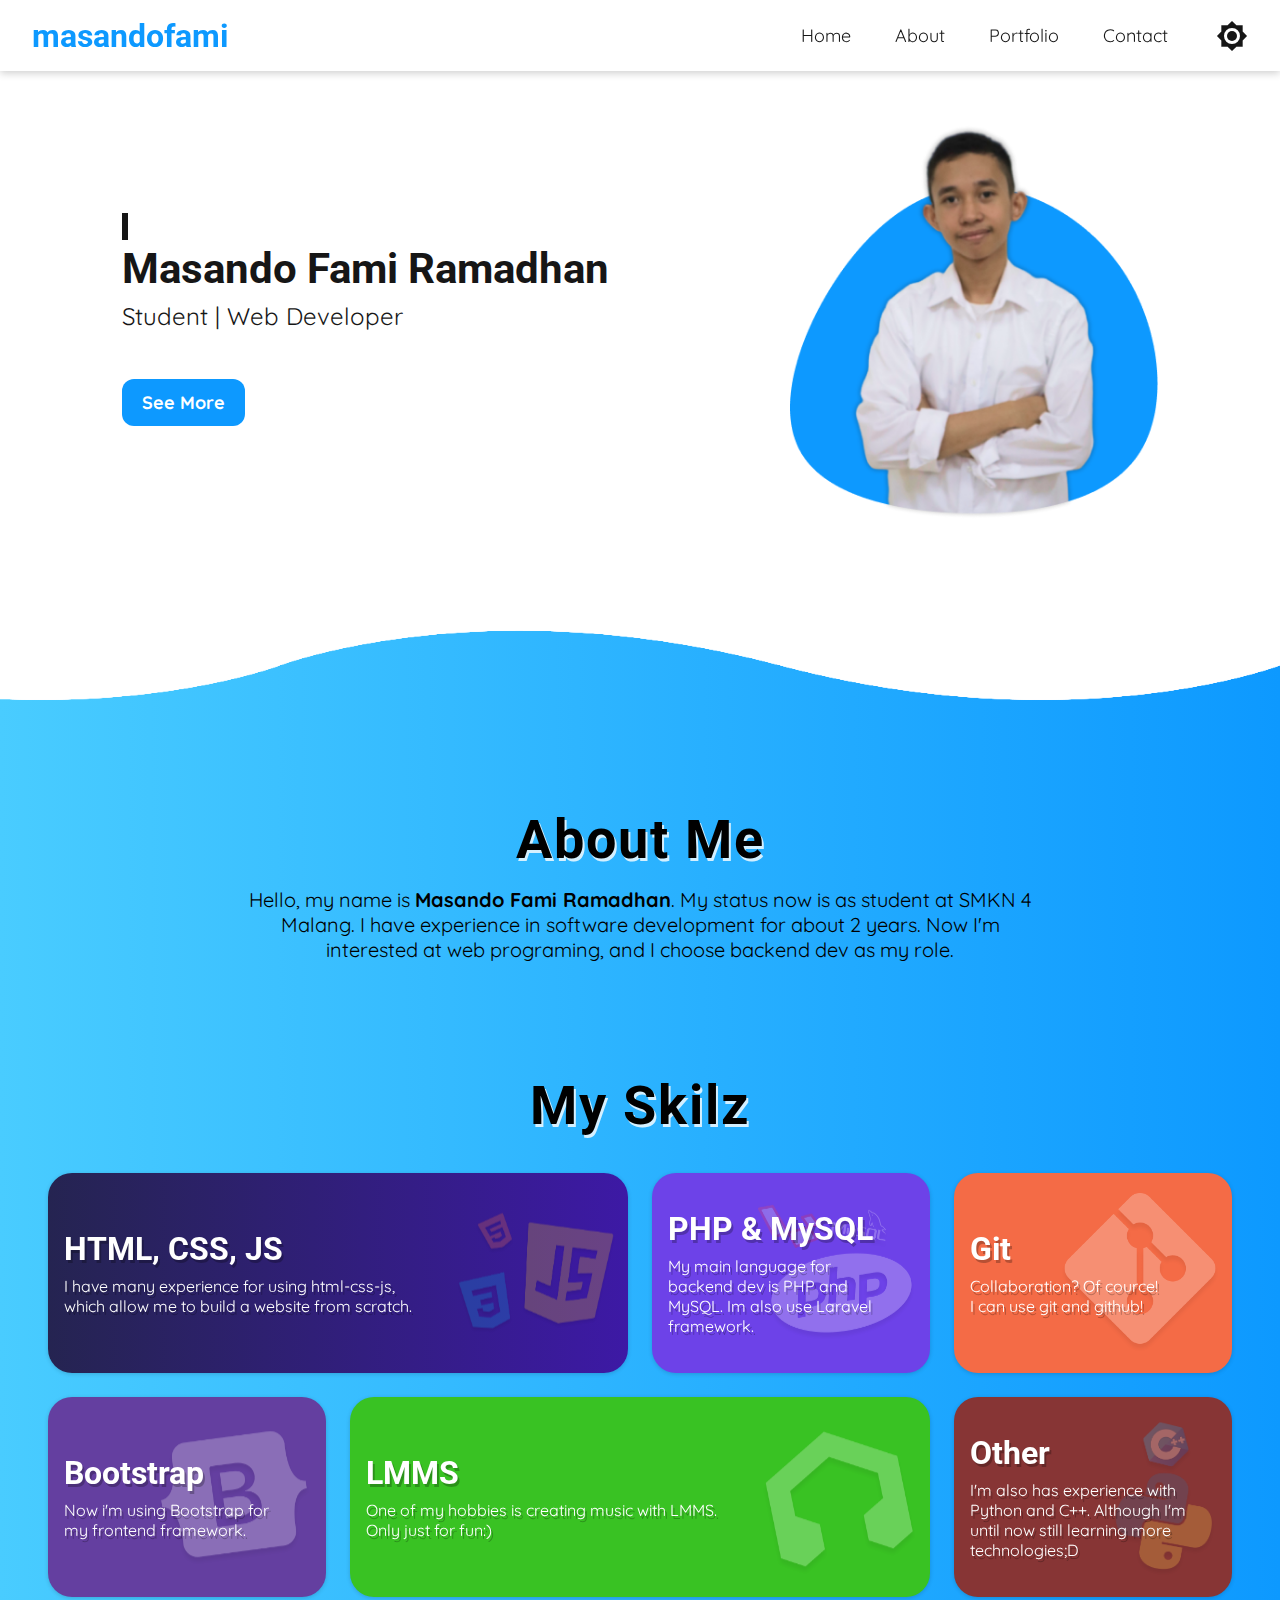
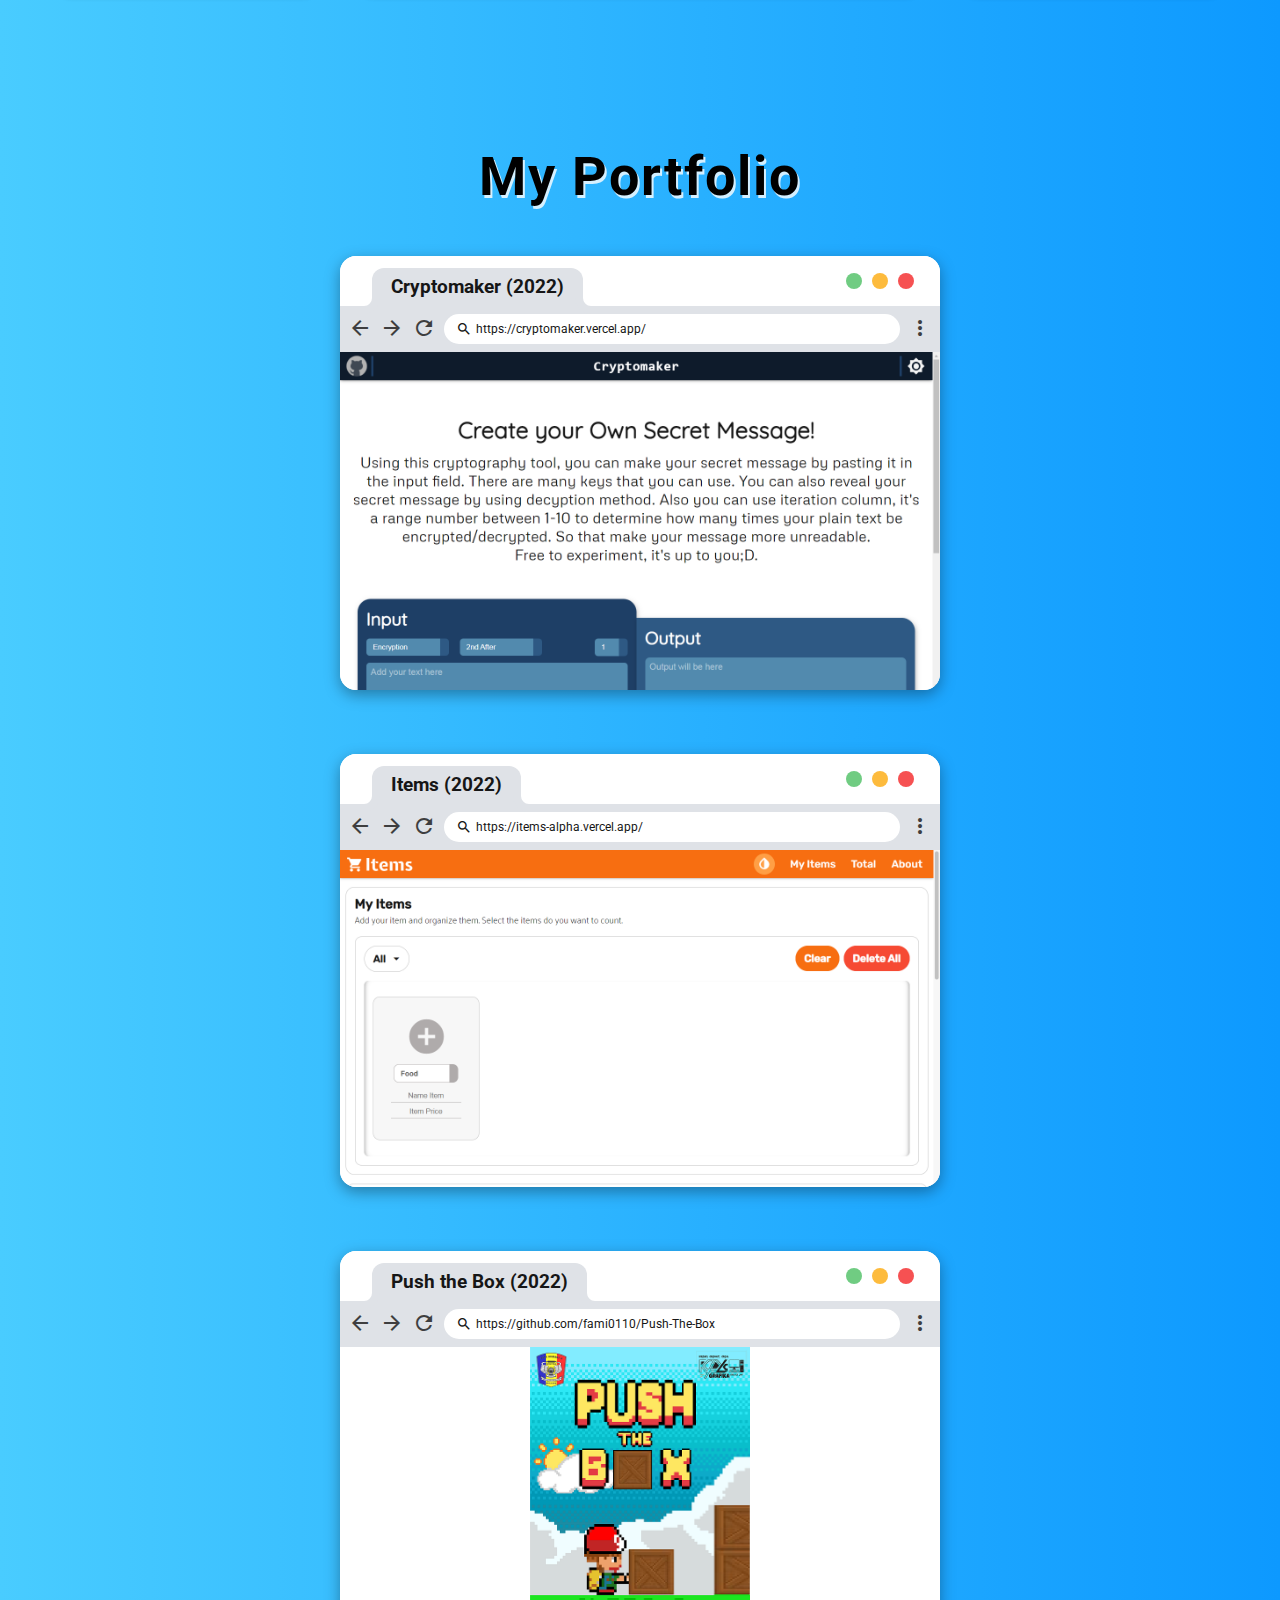
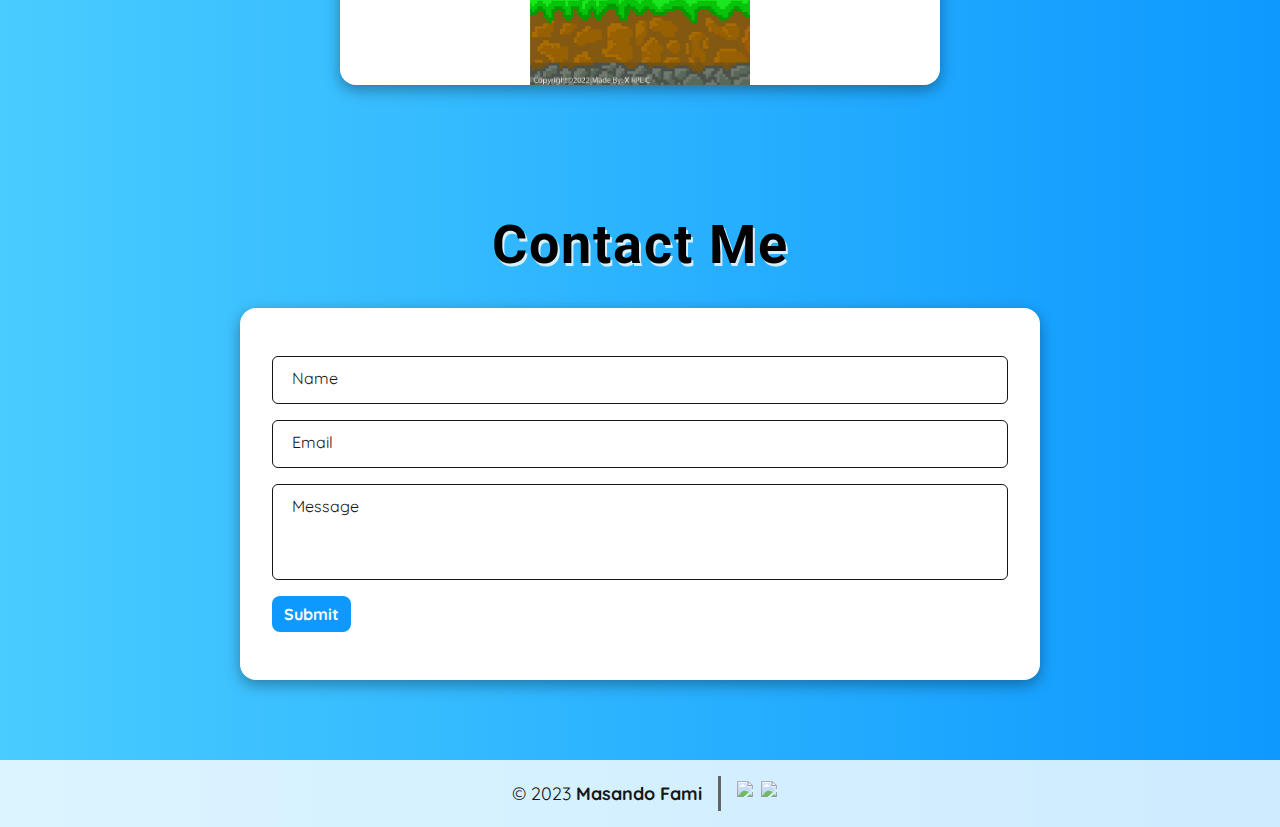
==== index.html @ 7da8cf86 "update title" ====
<!DOCTYPE html>
<html lang="en">

<head>
  <meta charset="UTF-8">
  <meta http-equiv="X-UA-Compatible" content="IE=edge">
  <meta name="viewport" content="width=device-width, initial-scale=1.0">
  <title>Portfolio website</title>
  <!-- stylesheet -->
  <link rel="stylesheet" href="https://fonts.googleapis.com/icon?family=Material+Icons" />
  <link rel="stylesheet" href="/assets/style/main.css">
</head>

<body>
  <header>
    <a class="logo" href="/">
      <h1 translate="no">masandofami</h1>
    </a>
    <nav>
      <div class="menu">
        <input type="checkbox" id="menu-toggle">
        <span></span>
        <span></span>
        <span></span>
      </div>
      <ul>
        <li><a href="#home">Home</a></li>
        <li><a href="#about">About</a></li>
        <li><a href="#portfolio">Portfolio</a></li>
        <li><a href="#contact">Contact</a></li>
      </ul>
    </nav>
    <div>
      <div class="toggle-container">
        <input type="checkbox" id="toggle-mode" title="Toggle Mode" />
        <i class="material-icons toggle-icon" translate="no">&#xe3aa;</i>
        <span class="toggle-fill"></span>
      </div>
    </div>
  </header>
  <main>
    <section id="home">
      <article>
        <p>Hello World!</p>
        <h2 translate="no">Ma<span>sando</span> Fami Ramadhan</h2>
        <h3 translate="no">Student | Web Developer</h3>
        <a href="#about" class="btn-primary">See More</a>
      </article>
      <picture>
        <img src="/assets/img/hero.png" alt="">
      </picture>
      <div class="waves">
        <div class="wave"></div>
        <div class="wave"></div>
        <div class="wave"></div>
        <div class="wave"></div>
      </div>
    </section>
    <section id="about">
      <h2 class="title">About Me</h2>
      <p>Hello, my name is <b>Masando Fami Ramadhan</b>. My status now is as student at SMKN 4 Malang. I have experience in software
        development for about 2 years. Now I'm interested at web programing, and I choose backend dev as my role.</p>
      <br><br><br><br><br>
      <h2 class="title">My Skilz</h2>
      <br>
      <article>
        <div class="card">
          <img src="/assets/img/card1.png" alt="card-1-img">
          <div class="card-body">
            <h3 translate="no">HTML, CSS, JS</h3>
            <p>I have many experience for using html-css-js, which allow me to build a website from scratch.</p>
          </div>
        </div>
        <div class="card">
          <img src="/assets/img/card2.png" alt="card-2-img">
          <div class="card-body">
            <h3 translate="no">PHP & MySQL</h3>
            <p>My main language for backend dev is PHP and MySQL. Im also use Laravel framework.</p>
          </div>
        </div>
        <div class="card">
          <img src="/assets/img/card3.png" alt="card-3-img">
          <div class="card-body">
            <h3 translate="no">Git</h3>
            <p>Collaboration? Of cource! <br>I can use git and github!</p>
          </div>
        </div>
        <div class="card">
          <img src="/assets/img/card4.png" alt="card-4-img">
          <div class="card-body">
            <h3 translate="no">Bootstrap</h3>
            <p>Now i'm using Bootstrap for my frontend framework.</p>
          </div>
        </div>
        <div class="card">
          <img src="/assets/img/card5.png" alt="card-5-img">
          <div class="card-body">
            <h3 translate="no">LMMS</h3>
            <p>One of my hobbies is creating music with LMMS.<br>Only just for fun:)</p>
          </div>
        </div>
        <div class="card">
          <img src="/assets/img/card6.png" alt="card-6-img">
          <div class="card-body">
            <h3 translate="no">Other</h3>
            <p>I'm also has experience with Python and C++. Although I'm until now still learning more technologies;D</p>
          </div>
        </div>
      </article>
      <br>
    </section>
    <section id="portfolio">
      <h2 class="title">My Portfolio</h2>
      <div class="container">
        <article class="window">
          <div class="window-title">
            <h3 translate="no">Cryptomaker (2022)</h3>
            <div class="decoration"></div>
          </div>
          <div class="window-url">
            <i class="material-icons" translate="no">arrow_back</i>
            <i class="material-icons" translate="no">arrow_forward</i>
            <i class="material-icons" translate="no">refresh</i>
            <a href="https://cryptomaker.vercel.app/" target="_blank" title="Open link in new tab!">
              <i class="material-icons" translate="no">search</i> https://cryptomaker.vercel.app/
            </a>
            <i class="material-icons" translate="no">more_vert</i>
          </div>
          <div class="window-content">
            <img src="/assets/img/cryptomaker.png" alt="Cryptomaker">
          </div>
        </article>
        <article class="window">
          <div class="window-title">
            <h3 translate="no">Items (2022)</h3>
            <div class="decoration"></div>
          </div>
          <div class="window-url">
            <i class="material-icons" translate="no">arrow_back</i>
            <i class="material-icons" translate="no">arrow_forward</i>
            <i class="material-icons" translate="no">refresh</i>
            <a href="https://items-alpha.vercel.app/" target="_blank" title="Open link in new tab!">
              <i class="material-icons" translate="no">search</i> https://items-alpha.vercel.app/
            </a>
            <i class="material-icons" translate="no">more_vert</i>
          </div>
          <div class="window-content">
            <img src="/assets/img/items.png" alt="Items">
          </div>
        </article>
        <article class="window">
          <div class="window-title">
            <h3 translate="no">Push the Box (2022)</h3>
            <div class="decoration"></div>
          </div>
          <div class="window-url">
            <i class="material-icons" translate="no">arrow_back</i>
            <i class="material-icons" translate="no">arrow_forward</i>
            <i class="material-icons" translate="no">refresh</i>
            <a href="https://github.com/fami0110/Push-The-Box" target="_blank" title="Open link in new tab!">
              <i class="material-icons" translate="no">search</i> https://github.com/fami0110/Push-The-Box
            </a>
            <i class="material-icons" translate="no">more_vert</i>
          </div>
          <div class="window-content">
            <img src="/assets/img/pushthebox.png" alt="Push the Box" style="width: unset; height: 100%;">
          </div>
        </article>
      </div>
    </section>
    <section id="contact">
      <h2 class="title">Contact Me</h2>
      <form id="form">
        <div class="field">
          <input type="text" name="username" id="username" placeholder="Name" required>
          <label for="username">Name</label>
        </div>
        <div class="field">
          <input type="email" name="email" id="email" placeholder="Email" required>
          <label for="email">Email</label>
        </div>
        <div class="field">
          <textarea name="message" id="message" placeholder="Message" required></textarea>
          <label for="message">Message</label>
        </div>
        <button type="submit" class="btn-primary" id="button">Submit</button>
      </form>
    </section>
  </main>
  <footer>
    <p class="copyright">&copy 2023 <b>Masando Fami</b></p>
    <a class="social-media" href="https://www.instagram.com/masandofami_0110" target="_blank"><img
        src="https://img.icons8.com/small/30/000000/instagram-new.png" /></a>
    <a class="social-media" href="https://wa.me/qr/ZIR6IYUS3NKLD1" target="_blank"><img
        src="https://img.icons8.com/small/30/000000/whatsapp.png" /></a>
  </footer>
  <!-- script -->
  <script type="text/javascript" src="https://cdn.jsdelivr.net/npm/@emailjs/browser@3/dist/email.min.js"></script>
  <script src="/assets/js/vanilla-tilt-min.js"></script>
  <script src="/assets/js/main.js"></script>
</body>

</html>
---- assets/style/main.css ----
@import url('https://fonts.googleapis.com/css2?family=Quicksand:wght@300;400;700&family=Roboto:wght@300;400;700&display=swap');
@import url('header.css');
@import url('footer.css');
@import url('wave.css');
@import url('title.css');
@import url('toggle-theme.css');

/* CSS Reset */

* {
  margin: 0;
  padding: 0;
  box-sizing: border-box;
  font-family: 'Roboto', sans-serif;
  /* outline: 1px solid red; */
}

a {
  text-decoration: none;
  color: inherit;
}

*:not(h1, h2) {
  font-family: 'Quicksand', sans-serif;
}

/* Root */

:root {
  --bg-color: white;
  --txt-color: #161616;
  --nav-color: #ffffffcc;
  --bg-secondary: #dfe2e7;
  
  --darken-color: #1a69fb;
  --primary-color: #0d99ff;
  --secondary-color: #49ccff;

  --txt-title: clamp(42px, 7vw, 54px);
  --txt-large: clamp(36px, 6vw, 42px);
  --txt-medium: 24px;
  --txt-normal: clamp(18px, 2vw, 20px);

  scroll-behavior: smooth;
  scroll-padding-top: 4.4rem;
}

.darkmode {
  --bg-color: #161616;
  --txt-color: white;
  --nav-color: #161616cc;
  --bg-secondary: #303134;
}

body {
  display: flex;
  flex-direction: column;
  justify-content: space-between;
  min-height: 100vh;
  background: linear-gradient(-90deg, var(--primary-color), var(--secondary-color));
}

.btn-primary {
  display: inline-block;
  padding: 12px 20px;
  font-size: 18px;
  font-weight: bold;
  border-radius: 12px;
  background-color: var(--primary-color);
  color: var(--bg-color);
  border: unset;
  outline: unset;
  transition: background-color 0.3s ease;
}

.btn-primary:hover {
  background-color: var(--darken-color);
}

/* Section */
section {
  padding: 2rem;
  min-height: 600px;
}

/* Home Section */

section#home {
  position: relative;
  display: flex;
  flex-direction: column;
  align-items: center;
  margin-bottom: 8rem;
  padding-top: 4.4rem;
  padding-bottom: 2rem;
  flex-direction: row;
  justify-content: space-around;
  background-color: var(--bg-color);
  color: var(--txt-color);
}

#home p {
  display: inline-block;
  position: relative;
  font-size: var(--txt-medium);
  font-family: monospace;
  background-color: var(--txt-color);
  color: var(--bg-color);
}

#home p::before, 
#home p::after {
  content: '';
  position: absolute;
  top: 0;
  bottom: 0;
  left: 0;
  right: 0;
}

#home p::before {
  background-color: var(--bg-color);
  animation: typewriter 4s steps(12) infinite;
}

#home p::after {
  width: 6px;
  background-color: var(--txt-color);
  animation: 
    typewriter 4s steps(12) infinite,
    blink 1s linear infinite;
}

@keyframes typewriter {
  0% {
    left: 0;
  }
  40%, 80% {
    left: 100%;
  }
  96%, 100% {
    left: 0;
  }
}

@keyframes blink {
  from {
    opacity: 1;
  }
  to {
    opacity: 0;
  }
}

#home h2 {
  margin: 4px 0 8px;
  font-size: var(--txt-large);
  cursor: default;
}

#home h2 span {
  font-family: inherit;
  transition: color 0.3s ease;
}

#home h2:hover span {
  color: var(--primary-color);
}

#home h3 {
  font-weight: normal;
  font-size: var(--txt-medium);
}

#home a {
  margin-top: 3rem;
}

#home picture {
  max-width: 368px;
}

#home picture img {
  position: relative;
  bottom: 1rem;
  width: 100%;
}

@media only screen and (max-width: 992px) {
  section#home {
    flex-direction: column-reverse;
    gap: 2rem;
  }

  #home picture {
    max-width: 300px;
  }

  #home picture img {
    bottom: 0;
  }
}

/* About Section */

section#about {
  padding: 3rem clamp(1rem, 5vw, 3rem);
  text-align: center;
}

#about > p {
  display: inline-block;
  max-width: 800px;
  font-size: var(--txt-normal);
  text-align: center;
}

#about article {
  max-width: 1200px;
  margin: 0 auto;
  display: grid;
  grid-template-columns: repeat(auto-fit, minmax(275px, 1fr));
  gap: 1.5rem;
}

#about .card {
  min-height: 200px;
  max-height: 200px;
  padding: 1rem;
  position: relative;
  display: flex;
  align-items: center;
  text-align: start;
  color: white;
  background-color: gray;
  border-radius: 1.5rem;
  box-shadow: rgba(0, 0, 0, 0.16) 0px 1px 4px;
  transform-style: preserve-3d;
  transform: perspective(1000px);
}

#about .card-body {
  display: flex;
  flex-direction: column;
  justify-content: center;
  padding-right: 1rem;
  gap: 8px;
  z-index: 12;
  text-shadow: 2px 3px 0 rgba(0, 0, 0, 0.25);
  transition: transform 0.3s ease;
}

#about .card:hover .card-body {
  transform: translateZ(30px);
}

.card h3 {
  width: max-content;
  font-family: 'Roboto', sans-serif;
  font-size: 32px;
}

.card p {
  max-width: 360px;
  font-size: 16px;
}

.card img {
  max-width: 160px;
  max-height: 160px;
  position: absolute;
  top: 50%;
  right: 12px;
  transform: translateY(-50%);
  opacity: 0.25;
}

#about .card:nth-of-type(1) {
  grid-column: span 2;
  background: linear-gradient(90deg, #252451, #3d19a5);
}

#about .card:nth-of-type(2) {
  background: #6d42e8;
}

#about .card:nth-of-type(3) {
  background: #f46b46;
}

#about .card:nth-of-type(4) {
  background: #643fa0;
}

#about .card:nth-of-type(5) {
  grid-column: span 2;
  background: #39c223;
}

#about .card:nth-of-type(6) {
  background: #873535;
}

@media only screen and (max-width: 678px) {
  #about .card:nth-of-type(1) {
    grid-column: unset;
  }
}

@media only screen and (max-width: 1260px) {
  #about .card:nth-of-type(5) {
    grid-column: unset;
  }
}

/* Portfolio Section */
section#portfolio {
  padding: 3rem;
}

#portfolio .container {
  margin-top: 3rem;
  position: relative;
  display: flex;
  flex-direction: row;
  justify-content: center;
  flex-wrap: wrap;
  column-gap: 2rem;
  row-gap: 4rem;
  /* outline: 1px solid red; */
}

#portfolio .window {
  position: relative;
  width: 100%;
  max-width: 600px;
  background-color: var(--bg-color);
  color: var(--txt-color);
  box-shadow: rgba(0, 0, 0, 0.35) 0px 5px 15px;
  border-radius: 1rem;
  overflow: hidden;
}

#portfolio .window-title {
  position: relative;
  padding: 12px 2rem 0;
  background-color: var(--bg-color);
}

#portfolio .window-title h3 {
  position: relative;
  display: inline-block;
  padding: 8px 1.2rem;
  font-family: 'Roboto', sans-serif;
  background-color: var(--bg-secondary);
  border-radius: 12px 12px 0 0;
}

.window-title h3::before,
.window-title h3::after {
  content: "";
  width: 1rem;
  height: 1rem;
  bottom: -8px;
  position: absolute;
  background-color: transparent;
  border-bottom: 8px solid var(--bg-secondary);
}

#portfolio .window-title h3::before {
  left: -1rem;
  border-radius: 0 0 1rem 0;
  border-right: 8px solid var(--bg-secondary);
}

#portfolio .window-title h3::after {
  right: -1rem;
  border-radius: 0 0 0 1rem;
  border-left: 8px solid var(--bg-secondary);
}

.window-title .decoration {
  position: absolute;
  top: 0;
  right: 0;
  bottom: 0;
  width: 120px;
}

.window-title .decoration::after {
  content: "";
  width: 1rem;
  height: 1rem;
  position: absolute;
  top: 50%;
  left: 50%;
  transform: translate(-50%, -50%);
  background-color: #fdbb3d;
  border-radius: 50%;
  box-shadow: 26px 0 #f65152, -26px 0 #70cc82;
}

#portfolio .window-url {
  display: flex;
  gap: 8px;
  padding: 8px;
  background-color: var(--bg-secondary);
}

#portfolio .window-url > i {
  opacity: 0.8;
  transform: translateY(2px);
  cursor: default;
}

#portfolio .window-url a {
  position: relative;
  flex-grow: 1;
  display: inline-block;
  font-size: 12px;
  padding: 8px 1rem;
  padding-left: 2rem;
  font-family: 'Roboto', sans-serif;
  border-radius: 2rem;
  background-color: var(--bg-color);
}

#portfolio .window-url a i {
  position: absolute;
  top: 50%;
  left: 12px;
  transform: translateY(-50%);
  font-size: 1rem;
}

#portfolio .window-content {
  display: flex;
  justify-content: center;
  aspect-ratio: 16 / 9;
  overflow: hidden;
}

#portfolio .window-content img {
  width: 100%;
}

/* Contact Section */
section#contact {
  padding: 3rem;
}

#contact form {
  max-width: 800px;
  background-color: var(--bg-color);
  margin: 2rem auto;
  padding: 3rem 2rem;
  box-shadow: rgba(0, 0, 0, 0.35) 0px 5px 15px;
  border-radius: 16px;
}

#contact .field {
  position: relative;
  height: 3rem;
  margin-bottom: 1rem;

}

#contact .field:last-of-type {
  height: 6rem;
}

#contact :is(input, textarea) {
  outline: unset;
  border: unset;
  padding: 8px 1rem;
  width: 100%;
  height: 100%;
  font-size: 1rem;
  background-color: var(--bg-color);
  color: var(--txt-color);
  border: 1px solid var(--txt-color);
  border-radius: 6px;
}

#contact textarea {
  padding: 15px 1rem;
  resize: none;
}

#contact label {
  position: absolute;
  top: -8px;
  left: 12px;
  padding: 0 8px;
  font-size: 12px;
  background-color: var(--bg-color);
  color: var(--txt-color);
  transition: 0.3s ease;
  transition-property: top, font-size;
}

#contact textarea:placeholder-shown ~ label,
#contact input:placeholder-shown ~ label {
  top: 12px;
  font-size: 1rem;
}

#contact textarea:focus ~ label,
#contact input:focus ~ label {
  top: -8px;
  font-size: 12px;
}

#contact textarea::placeholder,
#contact input::placeholder {
  visibility: hidden;
}

#contact #button {
  padding: 8px 12px;
  border-radius: 8px;
  font-size: 1rem;
}
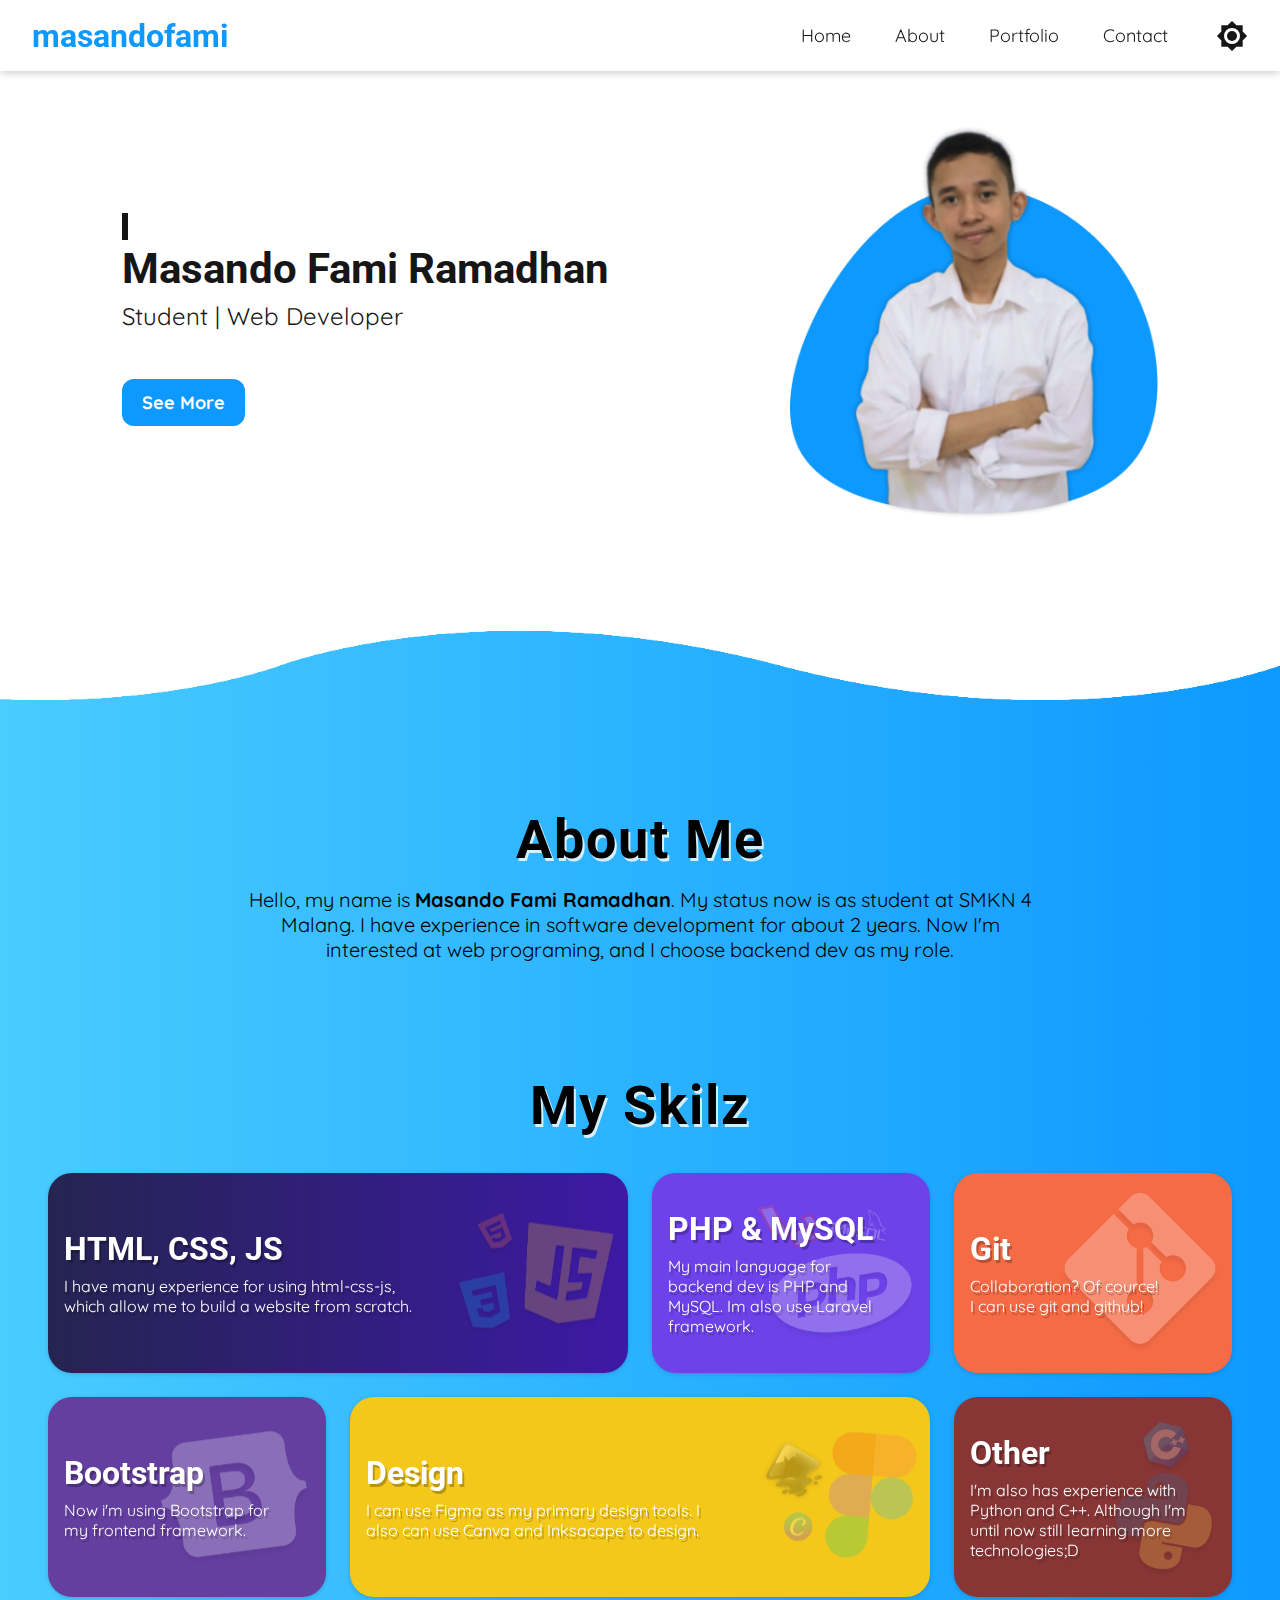
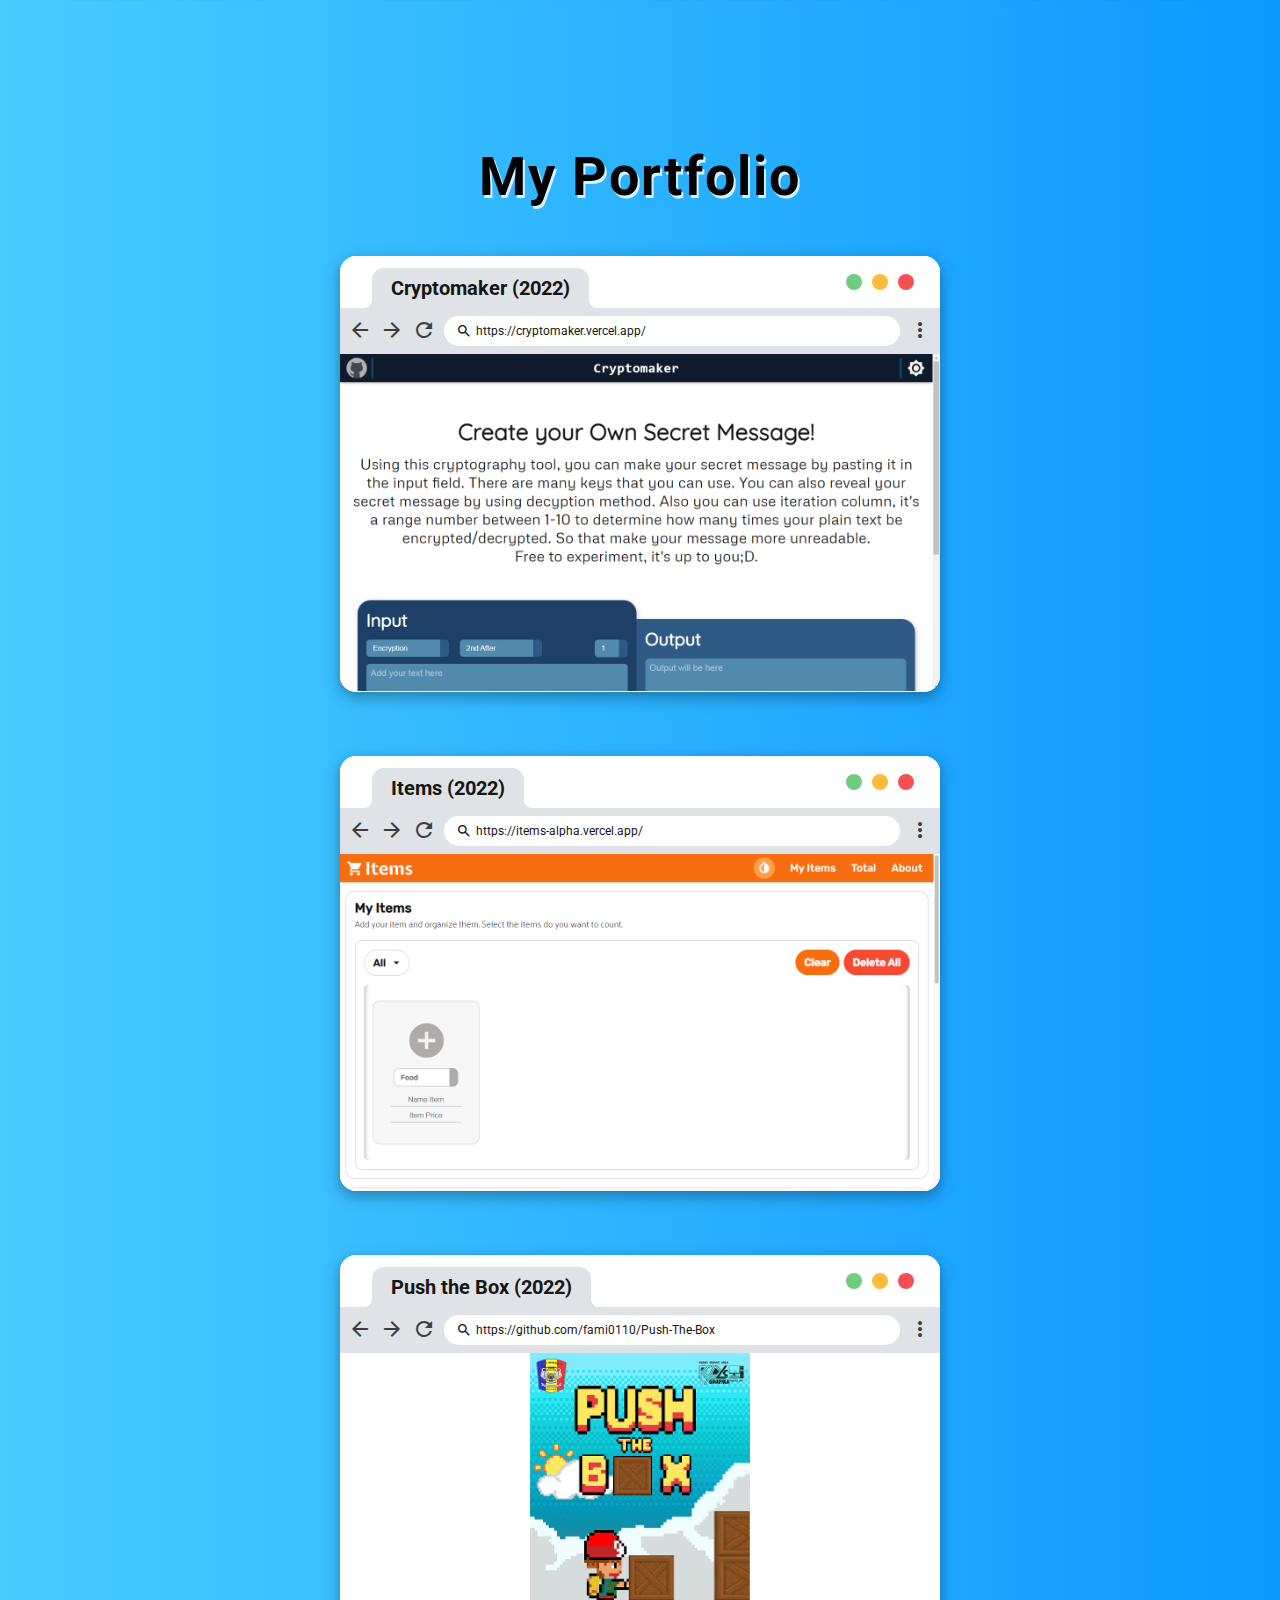
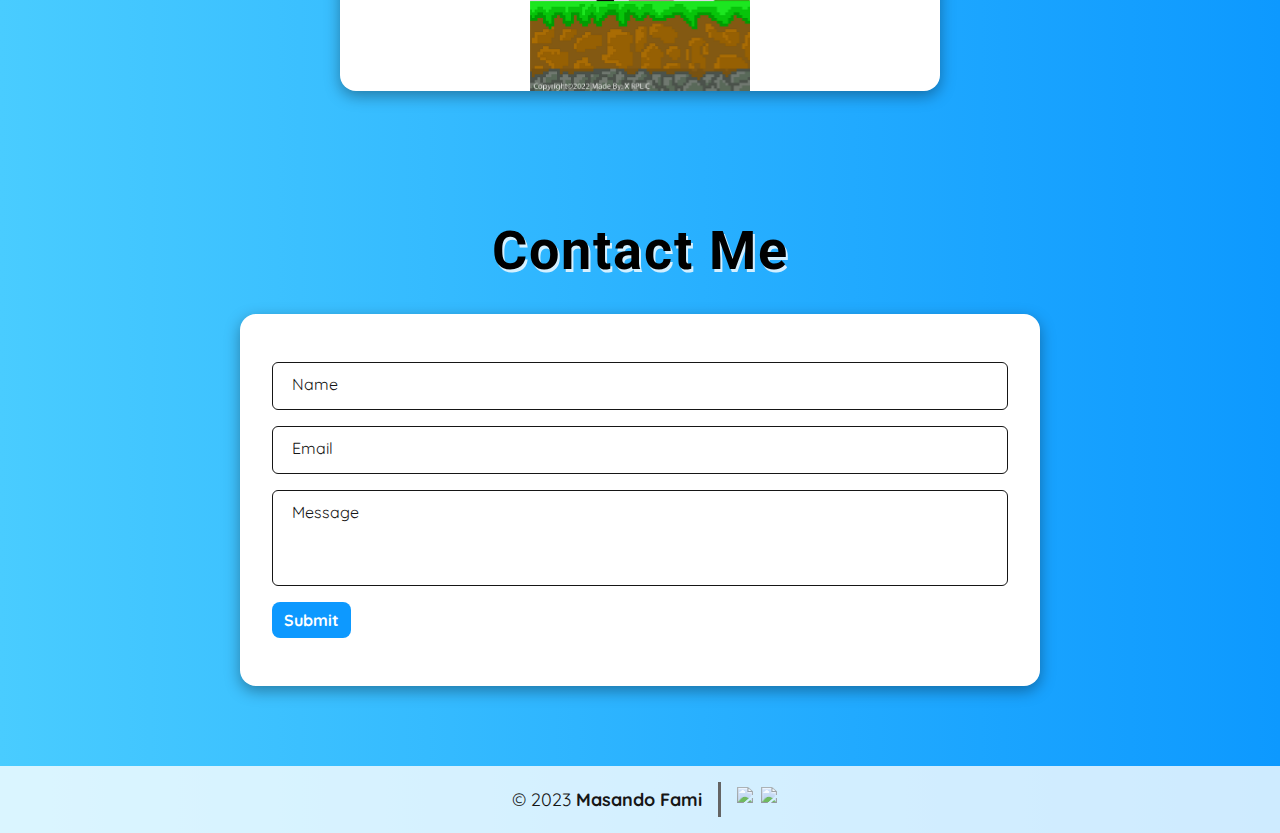
==== commit 67bc8bed: "fixbug portfolio" ====
--- a/index.html
+++ b/index.html
@@ -65,42 +65,42 @@
       <br>
       <article>
         <div class="card">
-          <img src="/assets/img/card1.png" alt="card-1-img">
+          <img src="/assets/img/card1.png" alt="card-1-img" loading="lazy">
           <div class="card-body">
             <h3 translate="no">HTML, CSS, JS</h3>
             <p>I have many experience for using html-css-js, which allow me to build a website from scratch.</p>
           </div>
         </div>
         <div class="card">
-          <img src="/assets/img/card2.png" alt="card-2-img">
+          <img src="/assets/img/card2.png" alt="card-2-img" loading="lazy">
           <div class="card-body">
             <h3 translate="no">PHP & MySQL</h3>
             <p>My main language for backend dev is PHP and MySQL. Im also use Laravel framework.</p>
           </div>
         </div>
         <div class="card">
-          <img src="/assets/img/card3.png" alt="card-3-img">
+          <img src="/assets/img/card3.png" alt="card-3-img" loading="lazy">
           <div class="card-body">
             <h3 translate="no">Git</h3>
             <p>Collaboration? Of cource! <br>I can use git and github!</p>
           </div>
         </div>
         <div class="card">
-          <img src="/assets/img/card4.png" alt="card-4-img">
+          <img src="/assets/img/card4.png" alt="card-4-img" loading="lazy">
           <div class="card-body">
             <h3 translate="no">Bootstrap</h3>
             <p>Now i'm using Bootstrap for my frontend framework.</p>
           </div>
         </div>
         <div class="card">
-          <img src="/assets/img/card5.png" alt="card-5-img">
-          <div class="card-body">
-            <h3 translate="no">LMMS</h3>
-            <p>One of my hobbies is creating music with LMMS.<br>Only just for fun:)</p>
-          </div>
-        </div>
-        <div class="card">
-          <img src="/assets/img/card6.png" alt="card-6-img">
+          <img src="/assets/img/card5.png" alt="card-5-img" loading="lazy">
+          <div class="card-body">
+            <h3 translate="no">Design</h3>
+            <p>I can use Figma as my primary design tools. I also can use Canva and Inksacape to design.</p>
+          </div>
+        </div>
+        <div class="card">
+          <img src="/assets/img/card6.png" alt="card-6-img" loading="lazy">
           <div class="card-body">
             <h3 translate="no">Other</h3>
             <p>I'm also has experience with Python and C++. Although I'm until now still learning more technologies;D</p>
@@ -127,7 +127,9 @@
             <i class="material-icons" translate="no">more_vert</i>
           </div>
           <div class="window-content">
-            <img src="/assets/img/cryptomaker.png" alt="Cryptomaker">
+            <a href="https://cryptomaker.vercel.app/" target="_blank">
+              <img src="/assets/img/cryptomaker.png" alt="Cryptomaker" loading="lazy">
+            </a>
           </div>
         </article>
         <article class="window">
@@ -145,7 +147,9 @@
             <i class="material-icons" translate="no">more_vert</i>
           </div>
           <div class="window-content">
-            <img src="/assets/img/items.png" alt="Items">
+            <a href="https://items-alpha.vercel.app/" target="_blank">
+              <img src="/assets/img/items.png" alt="Items" loading="lazy">
+            </a>
           </div>
         </article>
         <article class="window">
@@ -163,7 +167,9 @@
             <i class="material-icons" translate="no">more_vert</i>
           </div>
           <div class="window-content">
-            <img src="/assets/img/pushthebox.png" alt="Push the Box" style="width: unset; height: 100%;">
+            <a href="https://github.com/fami0110/Push-The-Box" target="_blank">
+              <img src="/assets/img/pushthebox.png" alt="Push the Box" loading="lazy" style="width: unset; height: 100%;">
+            </a>
           </div>
         </article>
       </div>
--- a/assets/style/main.css
+++ b/assets/style/main.css
@@ -294,7 +294,7 @@
 
 #about .card:nth-of-type(5) {
   grid-column: span 2;
-  background: #39c223;
+  background: #f4c81a;
 }
 
 #about .card:nth-of-type(6) {
@@ -315,7 +315,7 @@
 
 /* Portfolio Section */
 section#portfolio {
-  padding: 3rem;
+  padding: 3rem clamp(1rem, 5vw, 3rem);
 }
 
 #portfolio .container {
@@ -327,7 +327,6 @@
   flex-wrap: wrap;
   column-gap: 2rem;
   row-gap: 4rem;
-  /* outline: 1px solid red; */
 }
 
 #portfolio .window {
@@ -351,6 +350,7 @@
   position: relative;
   display: inline-block;
   padding: 8px 1.2rem;
+  font-size: var(--txt-normal);
   font-family: 'Roboto', sans-serif;
   background-color: var(--bg-secondary);
   border-radius: 12px 12px 0 0;
@@ -421,6 +421,9 @@
   padding: 8px 1rem;
   padding-left: 2rem;
   font-family: 'Roboto', sans-serif;
+  white-space: nowrap;
+  overflow: hidden;
+  text-overflow: ellipsis;
   border-radius: 2rem;
   background-color: var(--bg-color);
 }
@@ -446,7 +449,7 @@
 
 /* Contact Section */
 section#contact {
-  padding: 3rem;
+  padding: 3rem clamp(1rem, 5vw, 3rem);
 }
 
 #contact form {
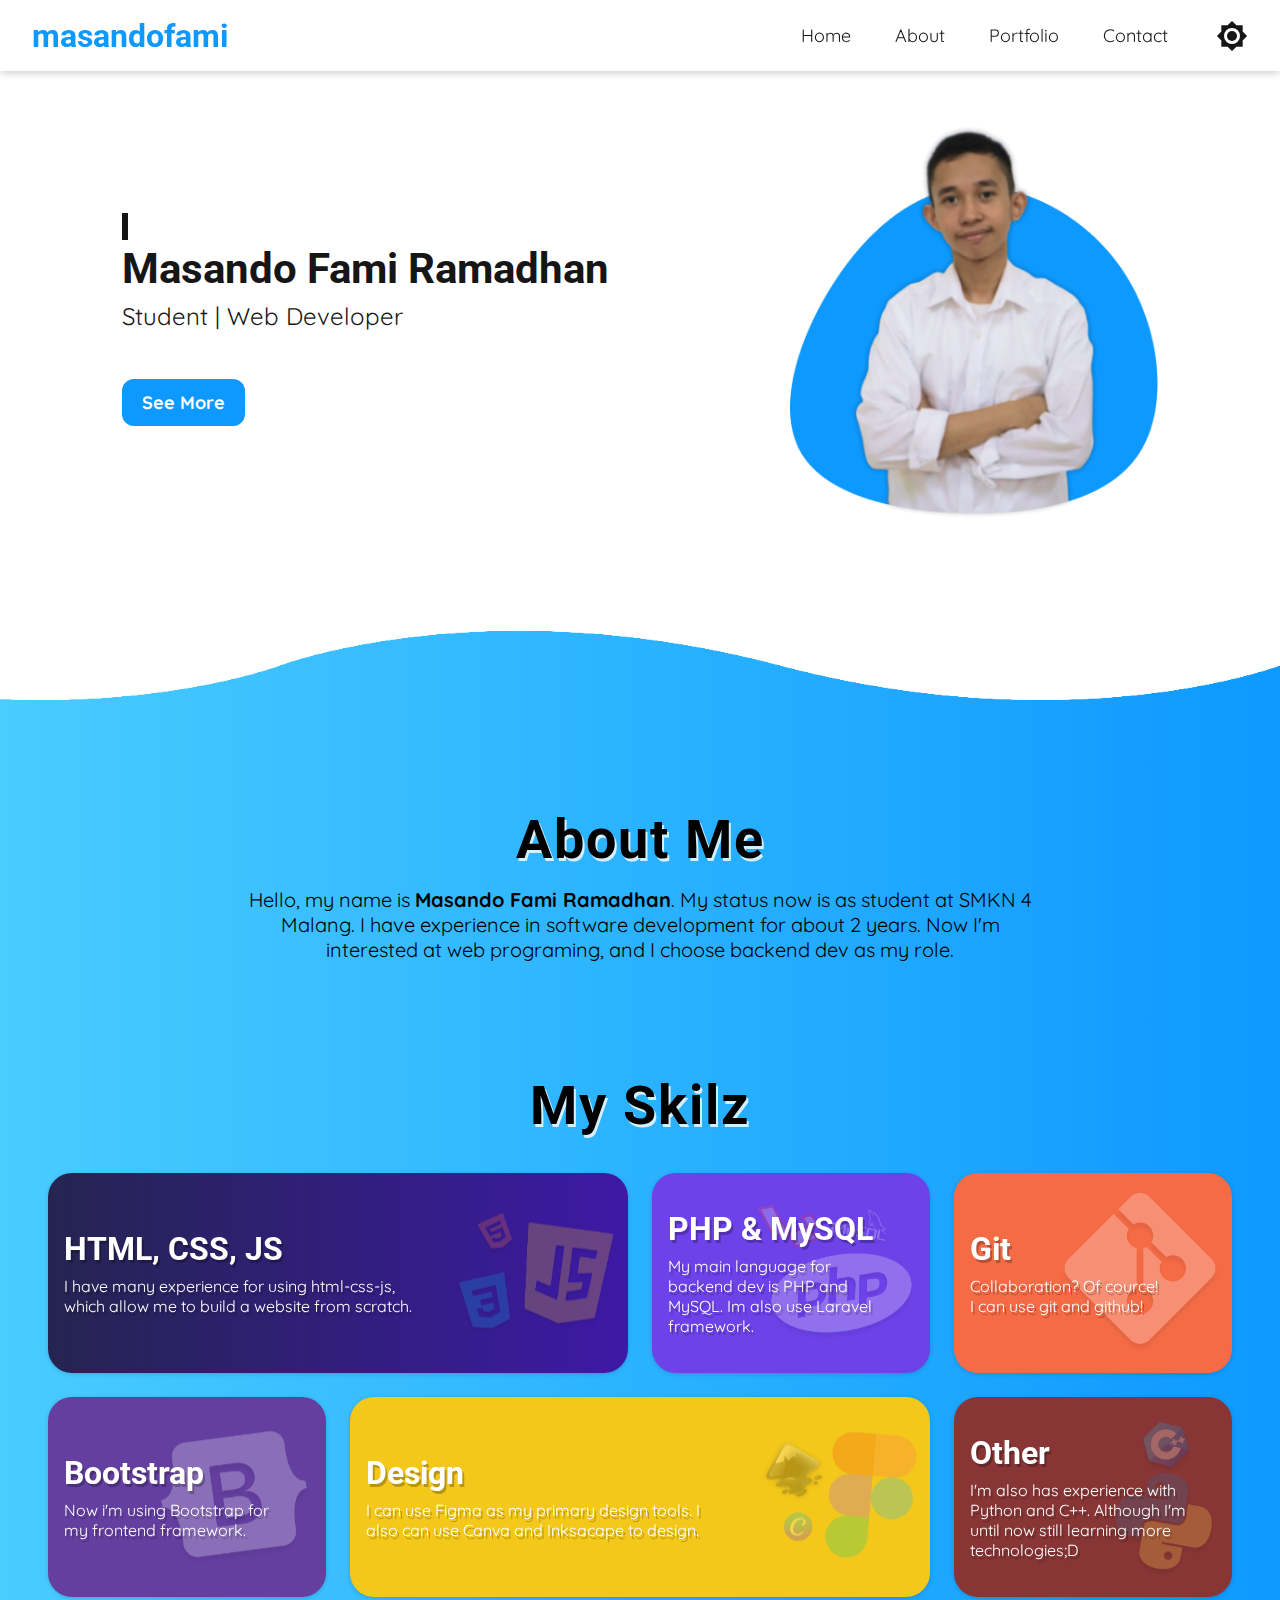
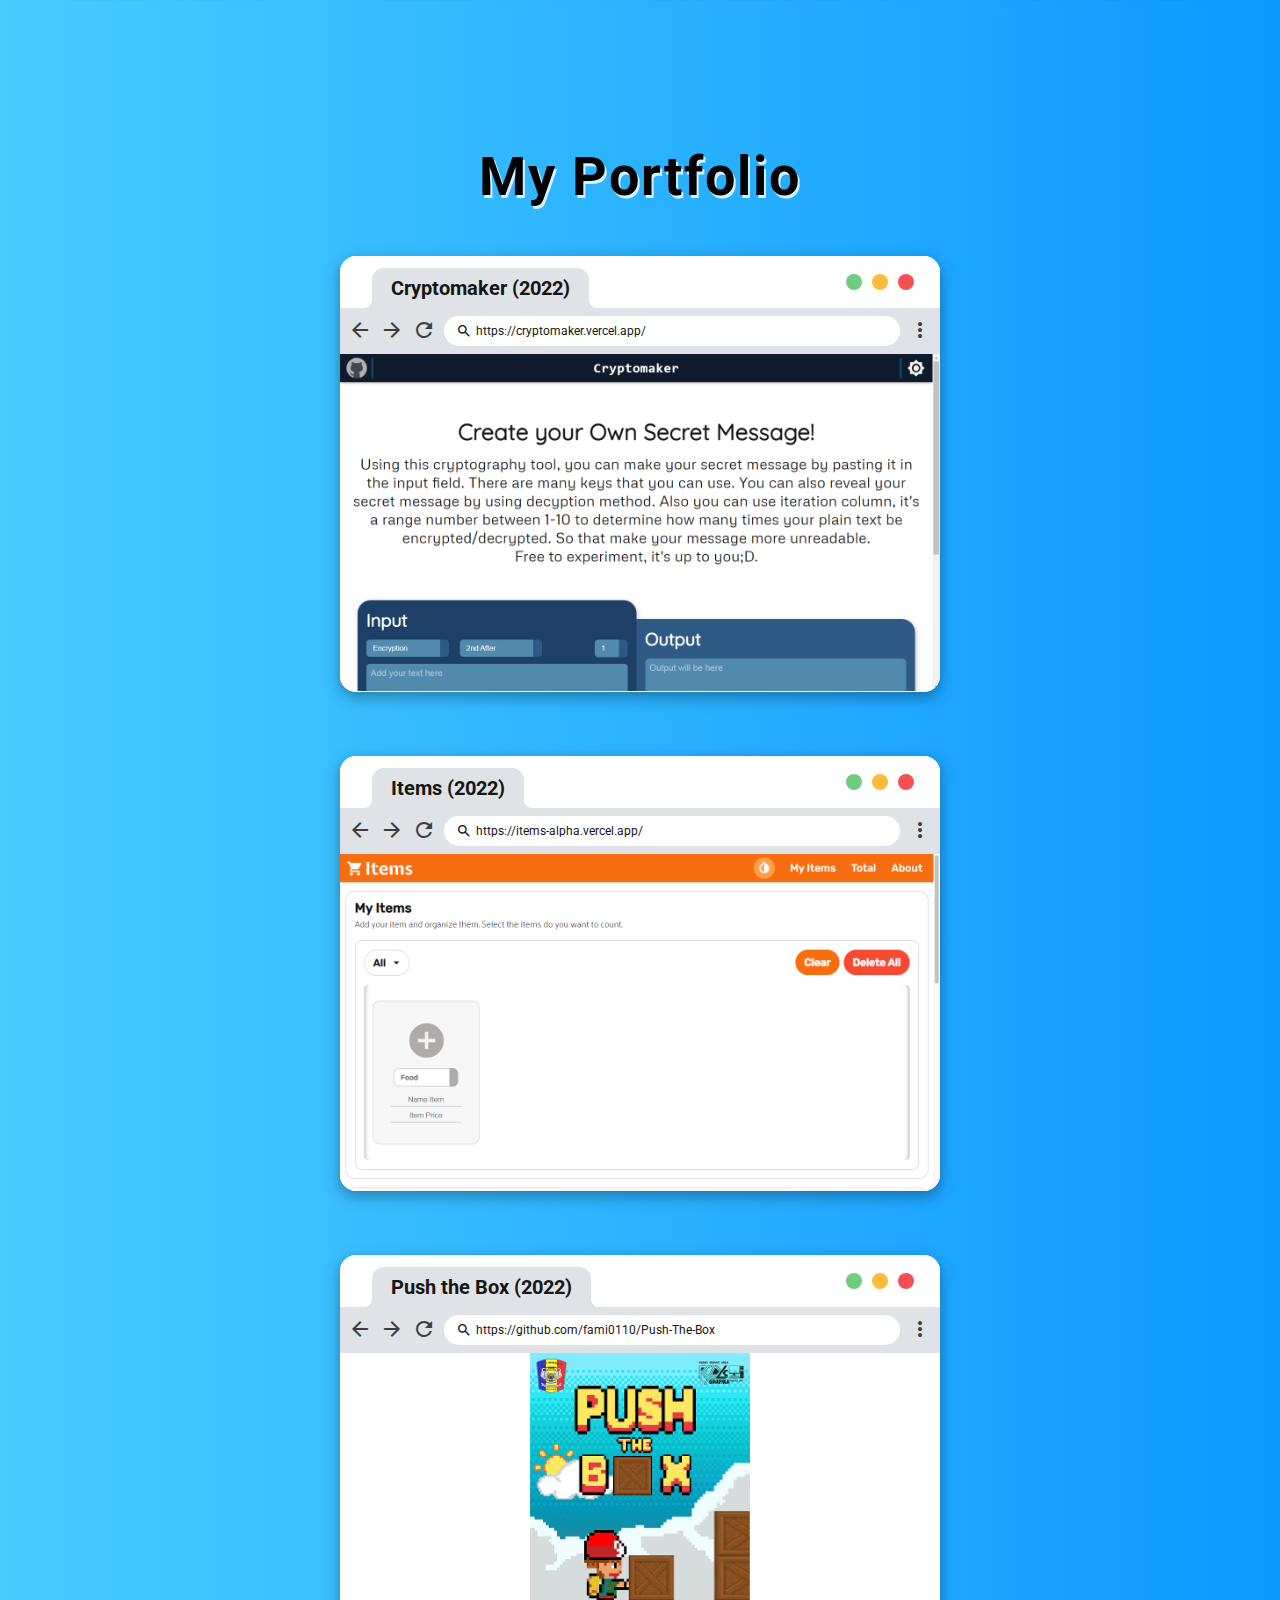
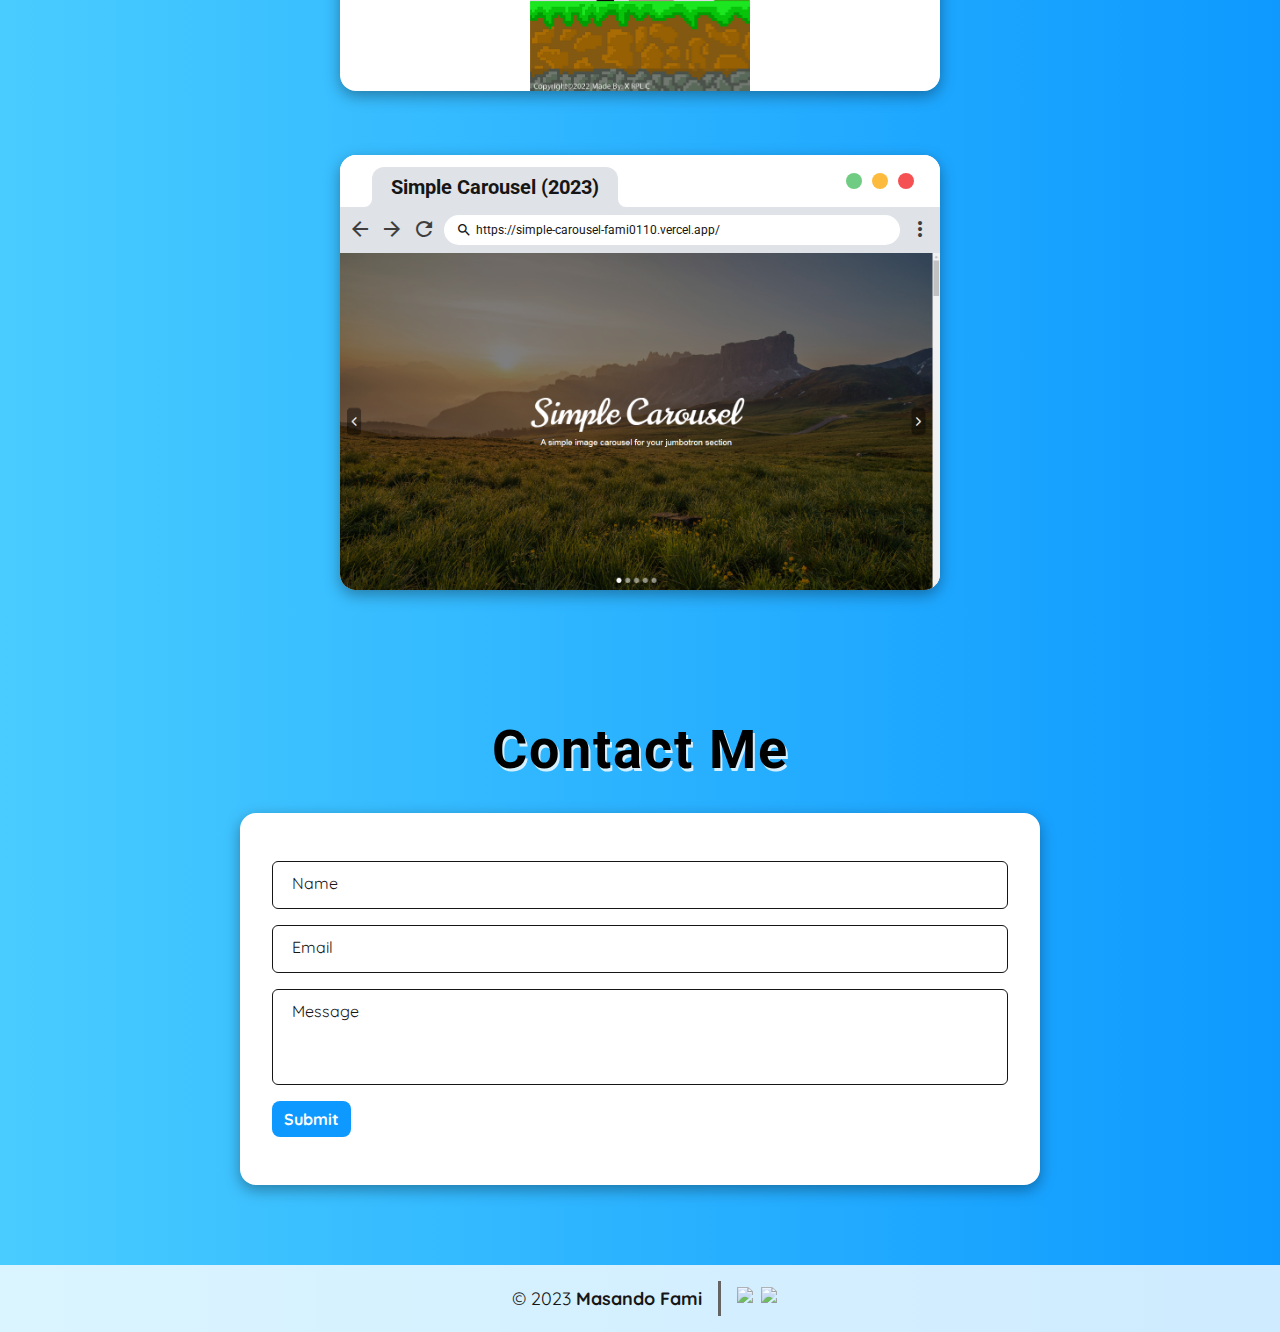
==== commit 4e418a28: "add simple-carousel" ====
--- a/index.html
+++ b/index.html
@@ -172,6 +172,26 @@
             </a>
           </div>
         </article>
+        <article class="window">
+          <div class="window-title">
+            <h3 translate="no">Simple Carousel (2023)</h3>
+            <div class="decoration"></div>
+          </div>
+          <div class="window-url">
+            <i class="material-icons" translate="no">arrow_back</i>
+            <i class="material-icons" translate="no">arrow_forward</i>
+            <i class="material-icons" translate="no">refresh</i>
+            <a href="https://simple-carousel-fami0110.vercel.app/" target="_blank" title="Open link in new tab!">
+              <i class="material-icons" translate="no">search</i> https://simple-carousel-fami0110.vercel.app/
+            </a>
+            <i class="material-icons" translate="no">more_vert</i>
+          </div>
+          <div class="window-content">
+            <a href="https://simple-carousel-fami0110.vercel.app/" target="_blank">
+              <img src="/assets/img/simple-carousel.png" alt="Push the Box" loading="lazy" style="width: unset; height: 100%;">
+            </a>
+          </div>
+        </article>
       </div>
     </section>
     <section id="contact">
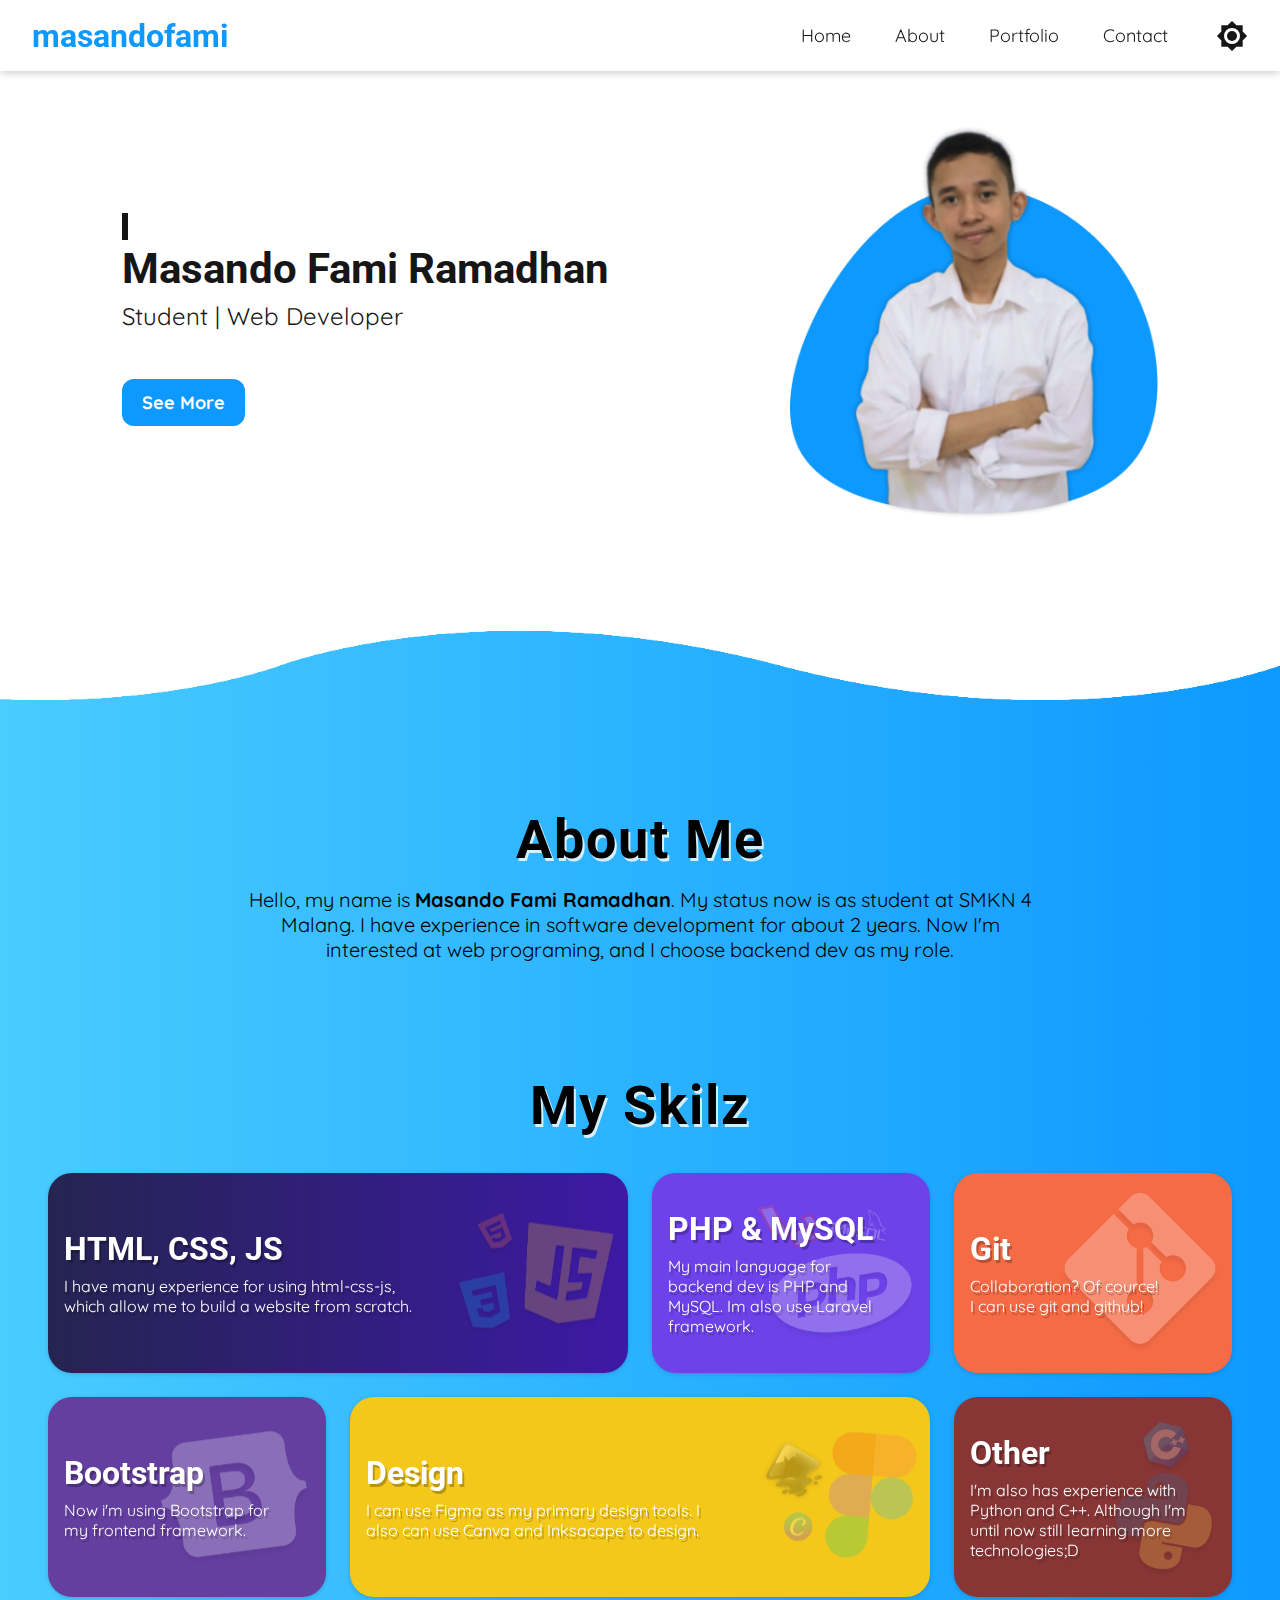
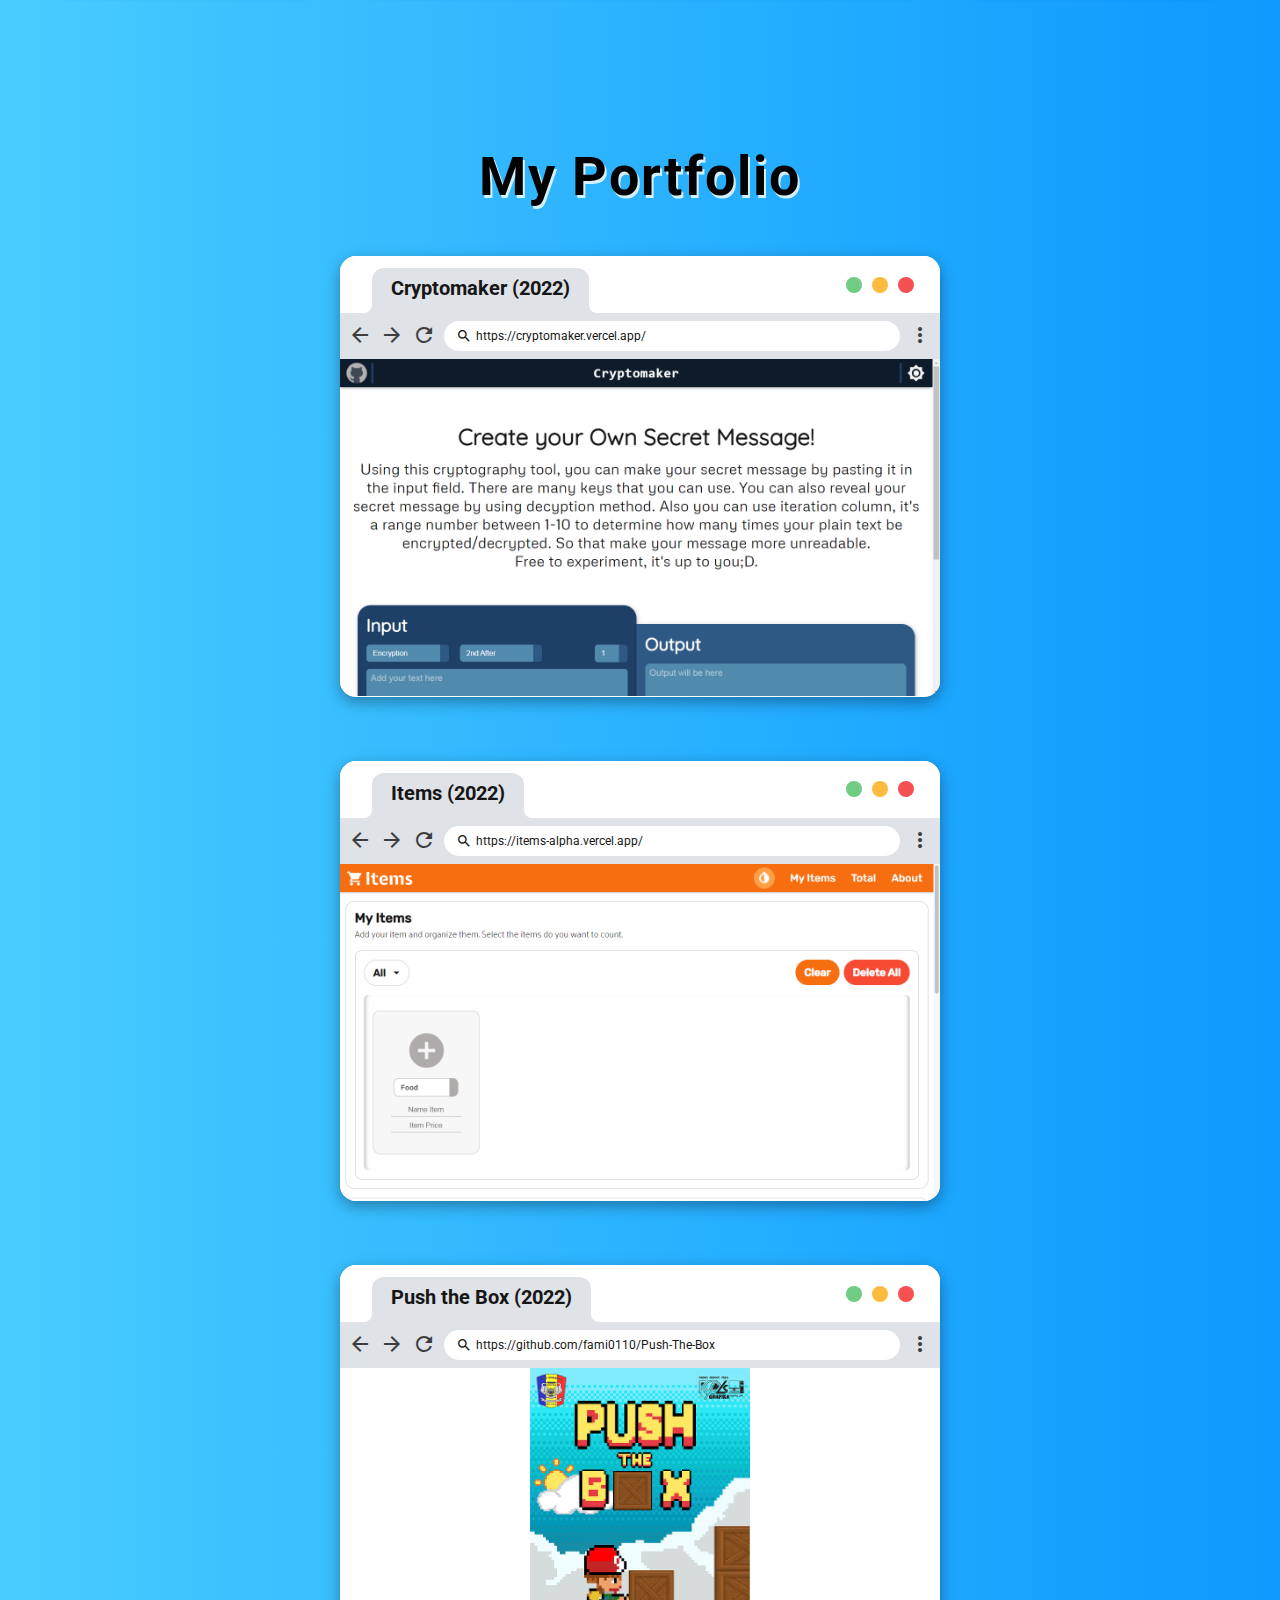
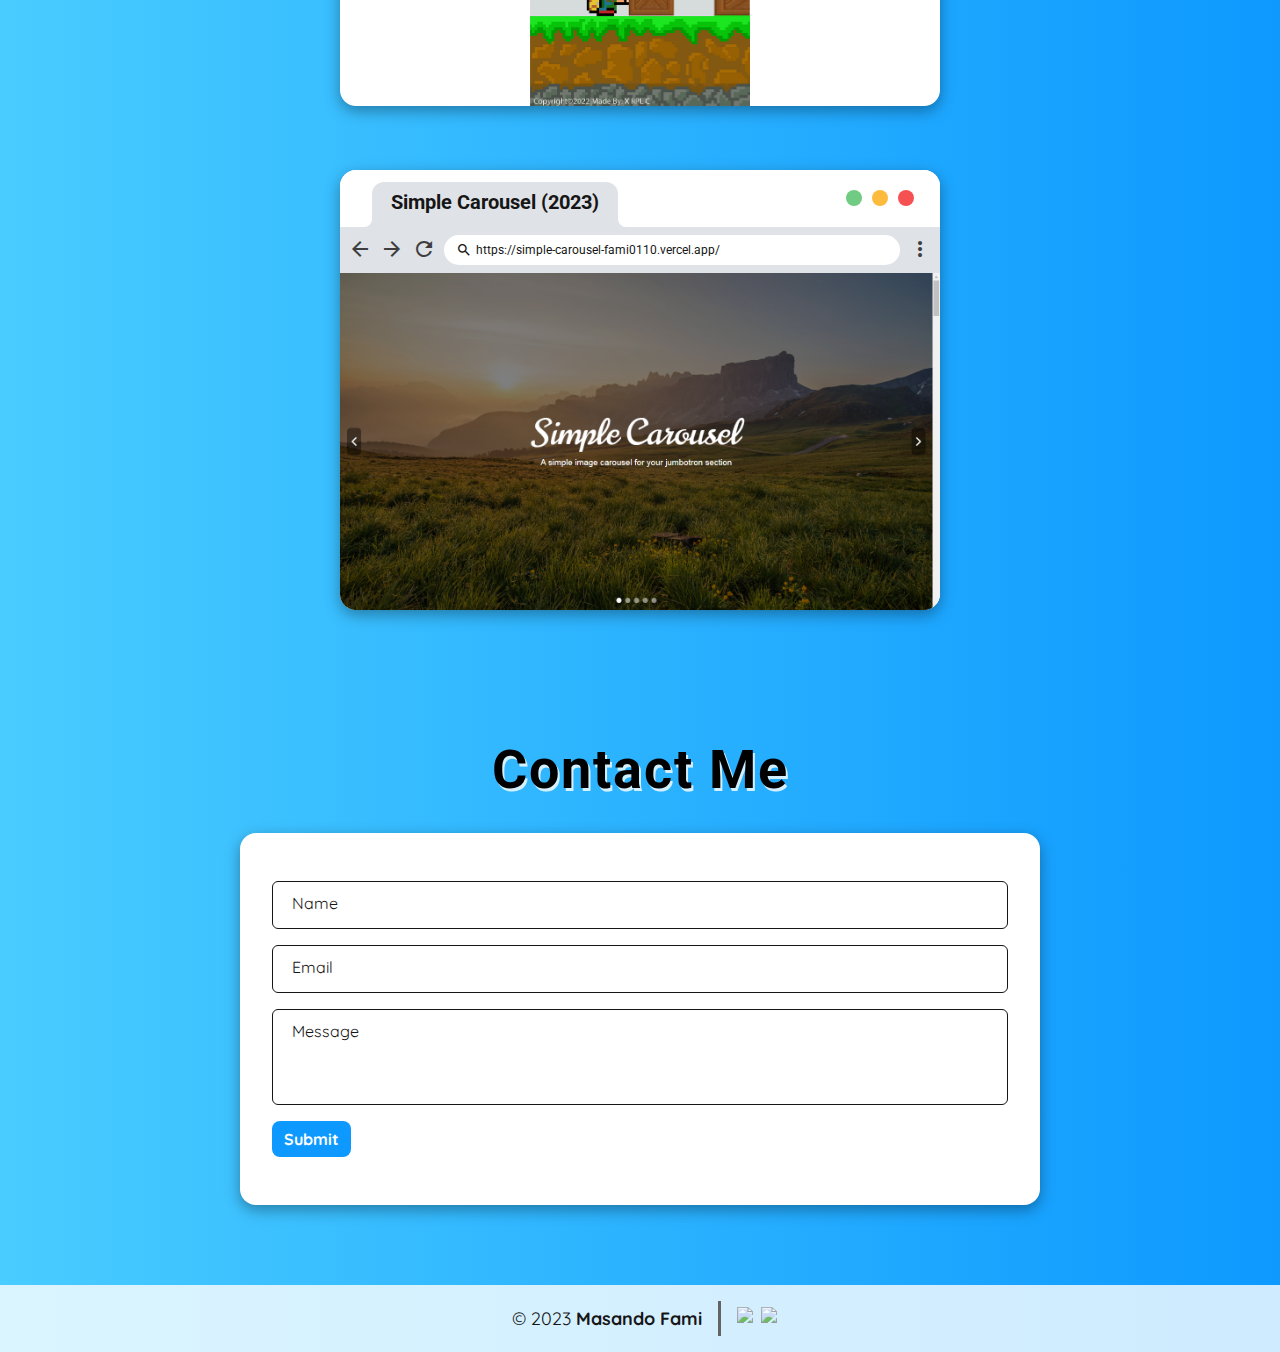
==== commit bd191fac: "fix window-title" ====
--- a/index.html
+++ b/index.html
@@ -114,7 +114,7 @@
       <div class="container">
         <article class="window">
           <div class="window-title">
-            <h3 translate="no">Cryptomaker (2022)</h3>
+            <h3 translate="no"><span>Cryptomaker (2022)</span></h3>
             <div class="decoration"></div>
           </div>
           <div class="window-url">
@@ -134,7 +134,7 @@
         </article>
         <article class="window">
           <div class="window-title">
-            <h3 translate="no">Items (2022)</h3>
+            <h3 translate="no"><span>Items (2022)</span></h3>
             <div class="decoration"></div>
           </div>
           <div class="window-url">
@@ -154,7 +154,7 @@
         </article>
         <article class="window">
           <div class="window-title">
-            <h3 translate="no">Push the Box (2022)</h3>
+            <h3 translate="no"><span>Push the Box (2022)</span></h3>
             <div class="decoration"></div>
           </div>
           <div class="window-url">
@@ -174,7 +174,7 @@
         </article>
         <article class="window">
           <div class="window-title">
-            <h3 translate="no">Simple Carousel (2023)</h3>
+            <h3 translate="no"><span>Simple Carousel (2023)</span></h3>
             <div class="decoration"></div>
           </div>
           <div class="window-url">
--- a/assets/style/main.css
+++ b/assets/style/main.css
@@ -349,11 +349,20 @@
 #portfolio .window-title h3 {
   position: relative;
   display: inline-block;
+  max-width: 50vw;
   padding: 8px 1.2rem;
+  background-color: var(--bg-secondary);
+  border-radius: 12px 12px 0 0;
+}
+
+#portfolio .window-title h3 span {
+  display: inline-block;
+  width: 100%;
   font-size: var(--txt-normal);
   font-family: 'Roboto', sans-serif;
-  background-color: var(--bg-secondary);
-  border-radius: 12px 12px 0 0;
+  text-overflow: ellipsis;
+  white-space: nowrap;
+  overflow: hidden;
 }
 
 .window-title h3::before,
@@ -363,6 +372,7 @@
   height: 1rem;
   bottom: -8px;
   position: absolute;
+  z-index: 3;
   background-color: transparent;
   border-bottom: 8px solid var(--bg-secondary);
 }
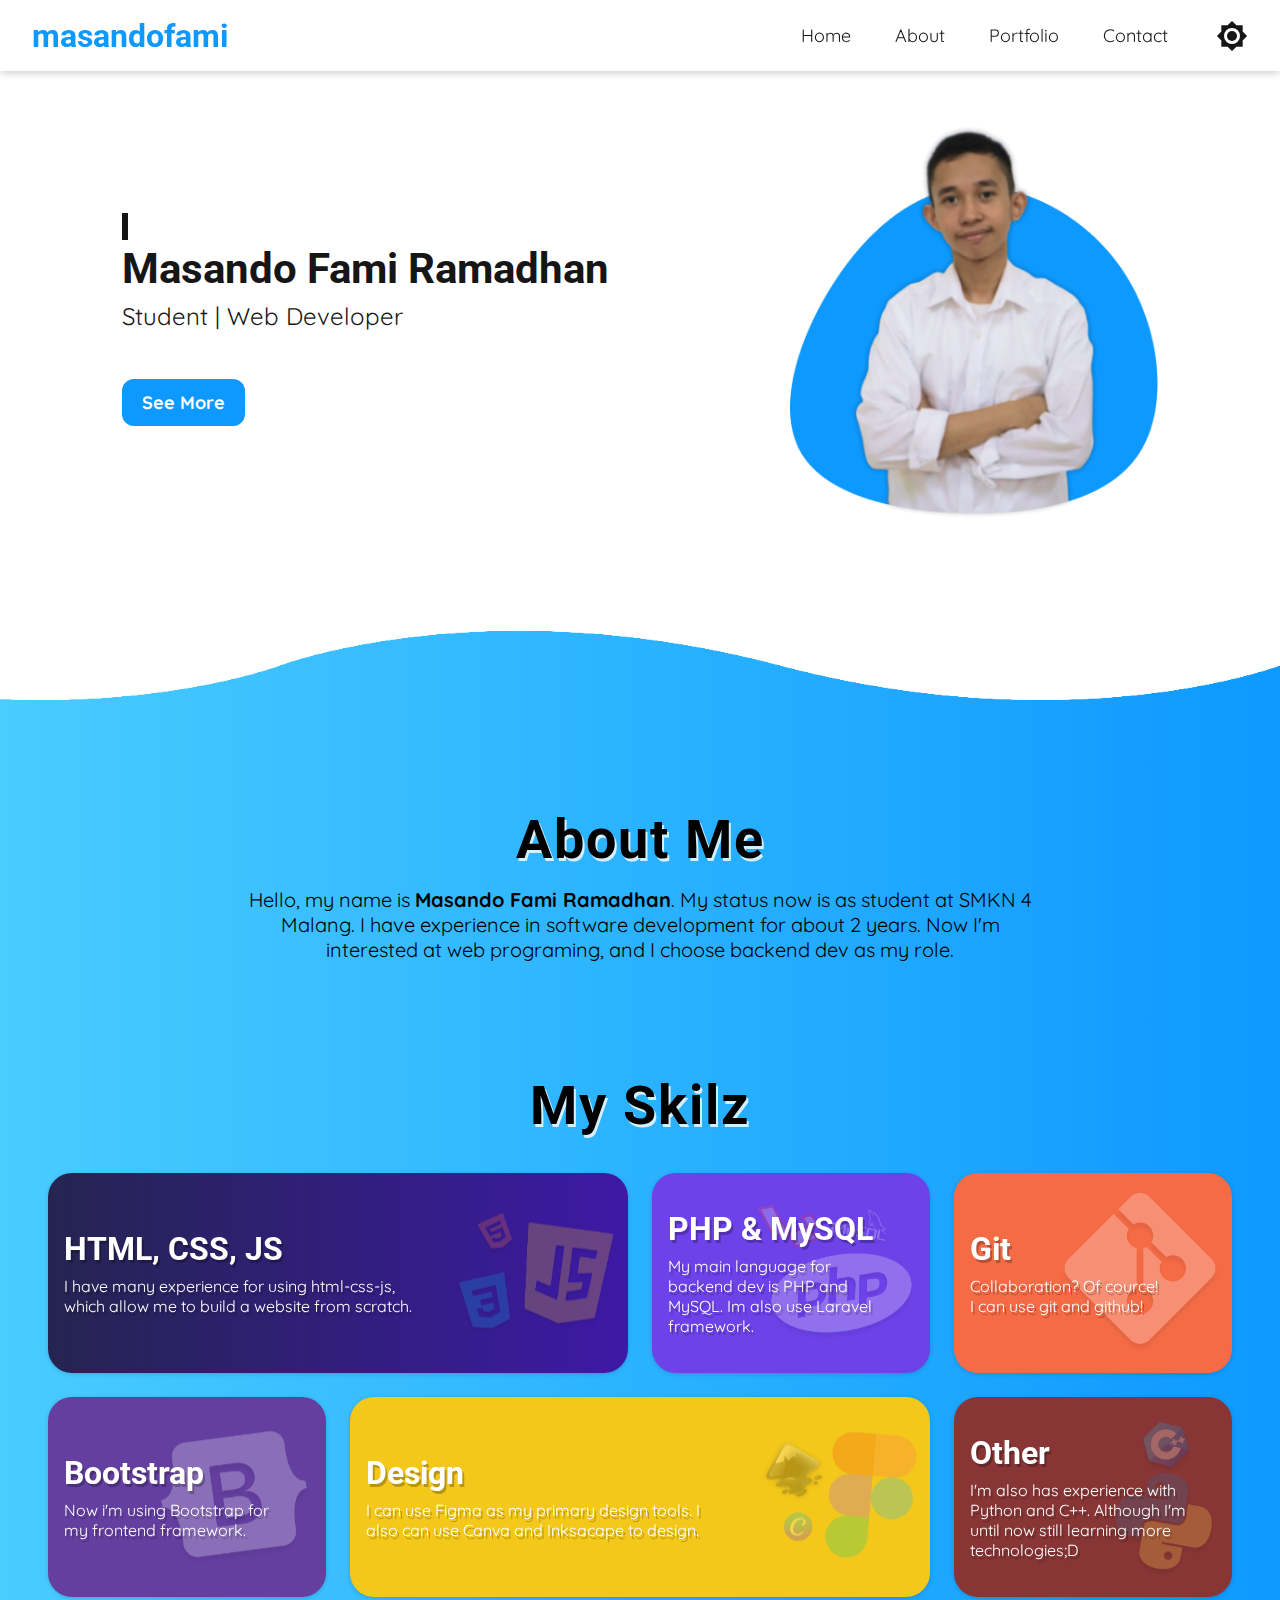
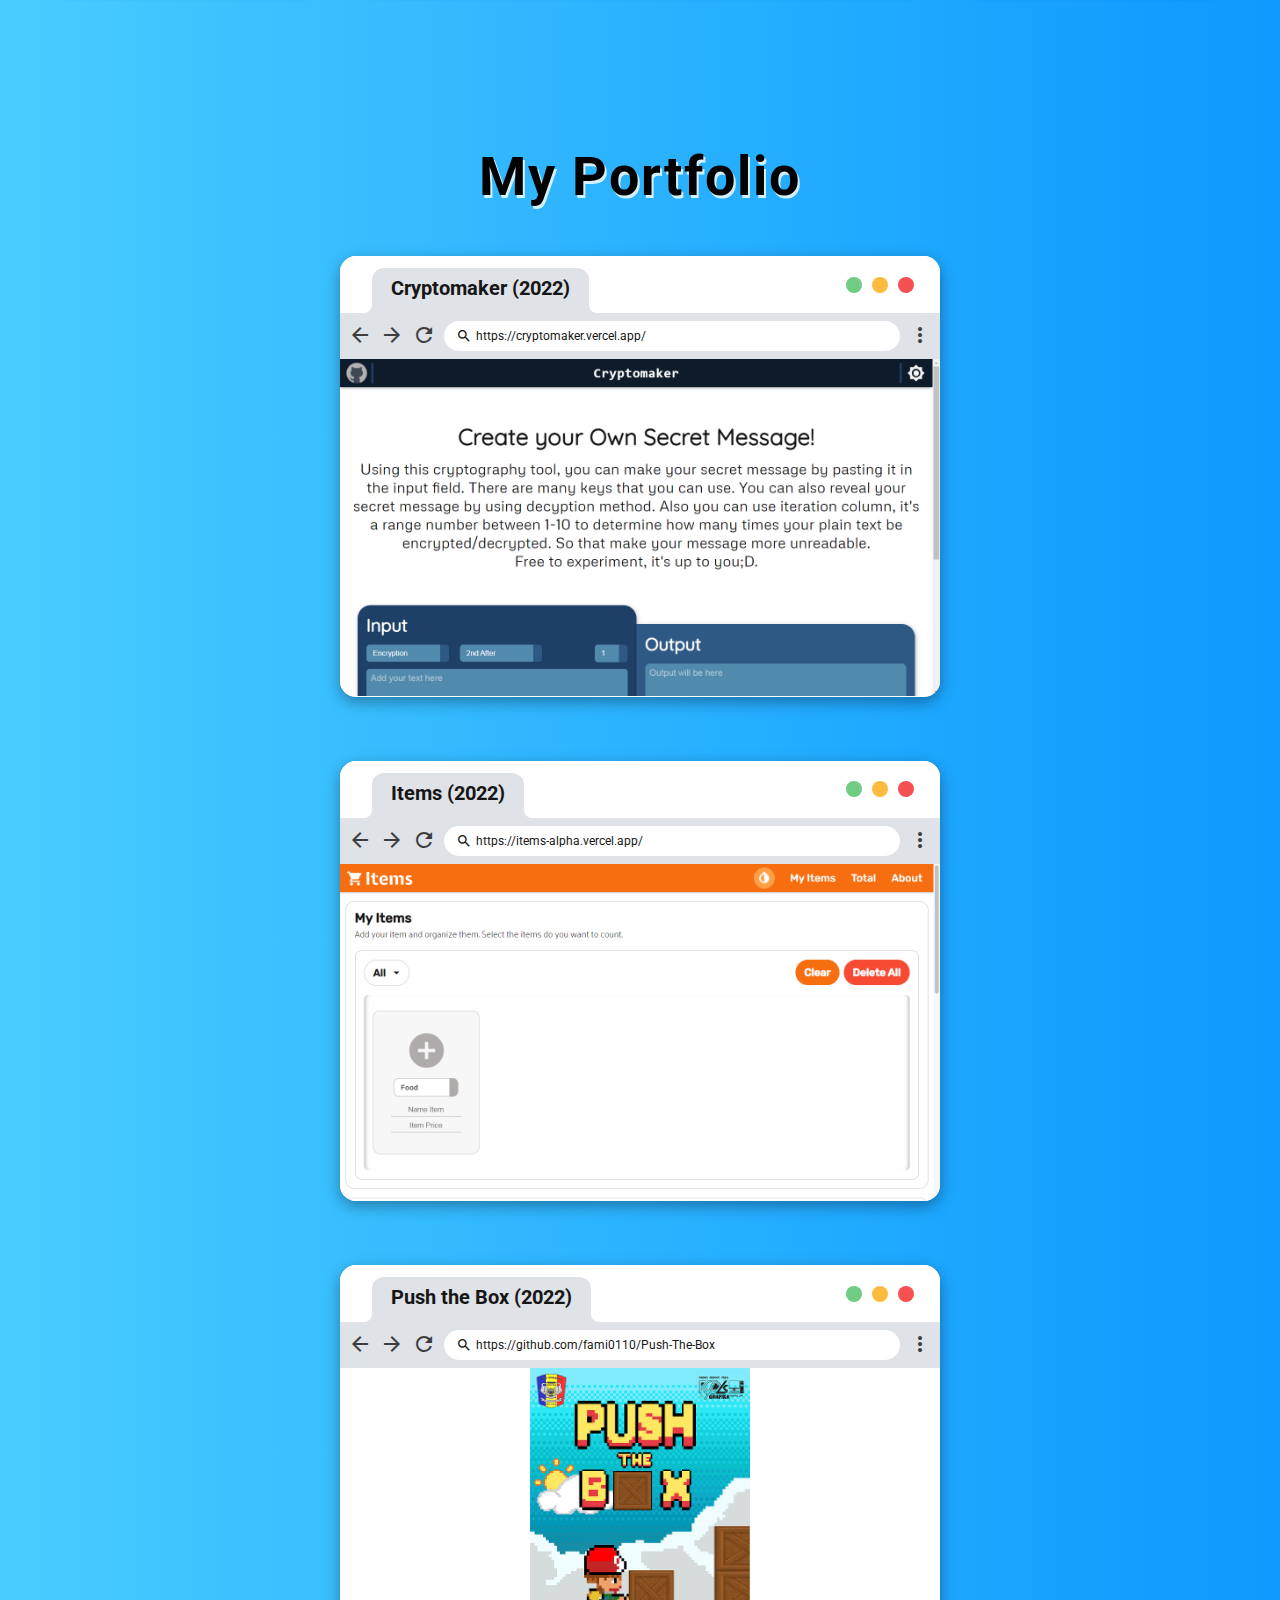
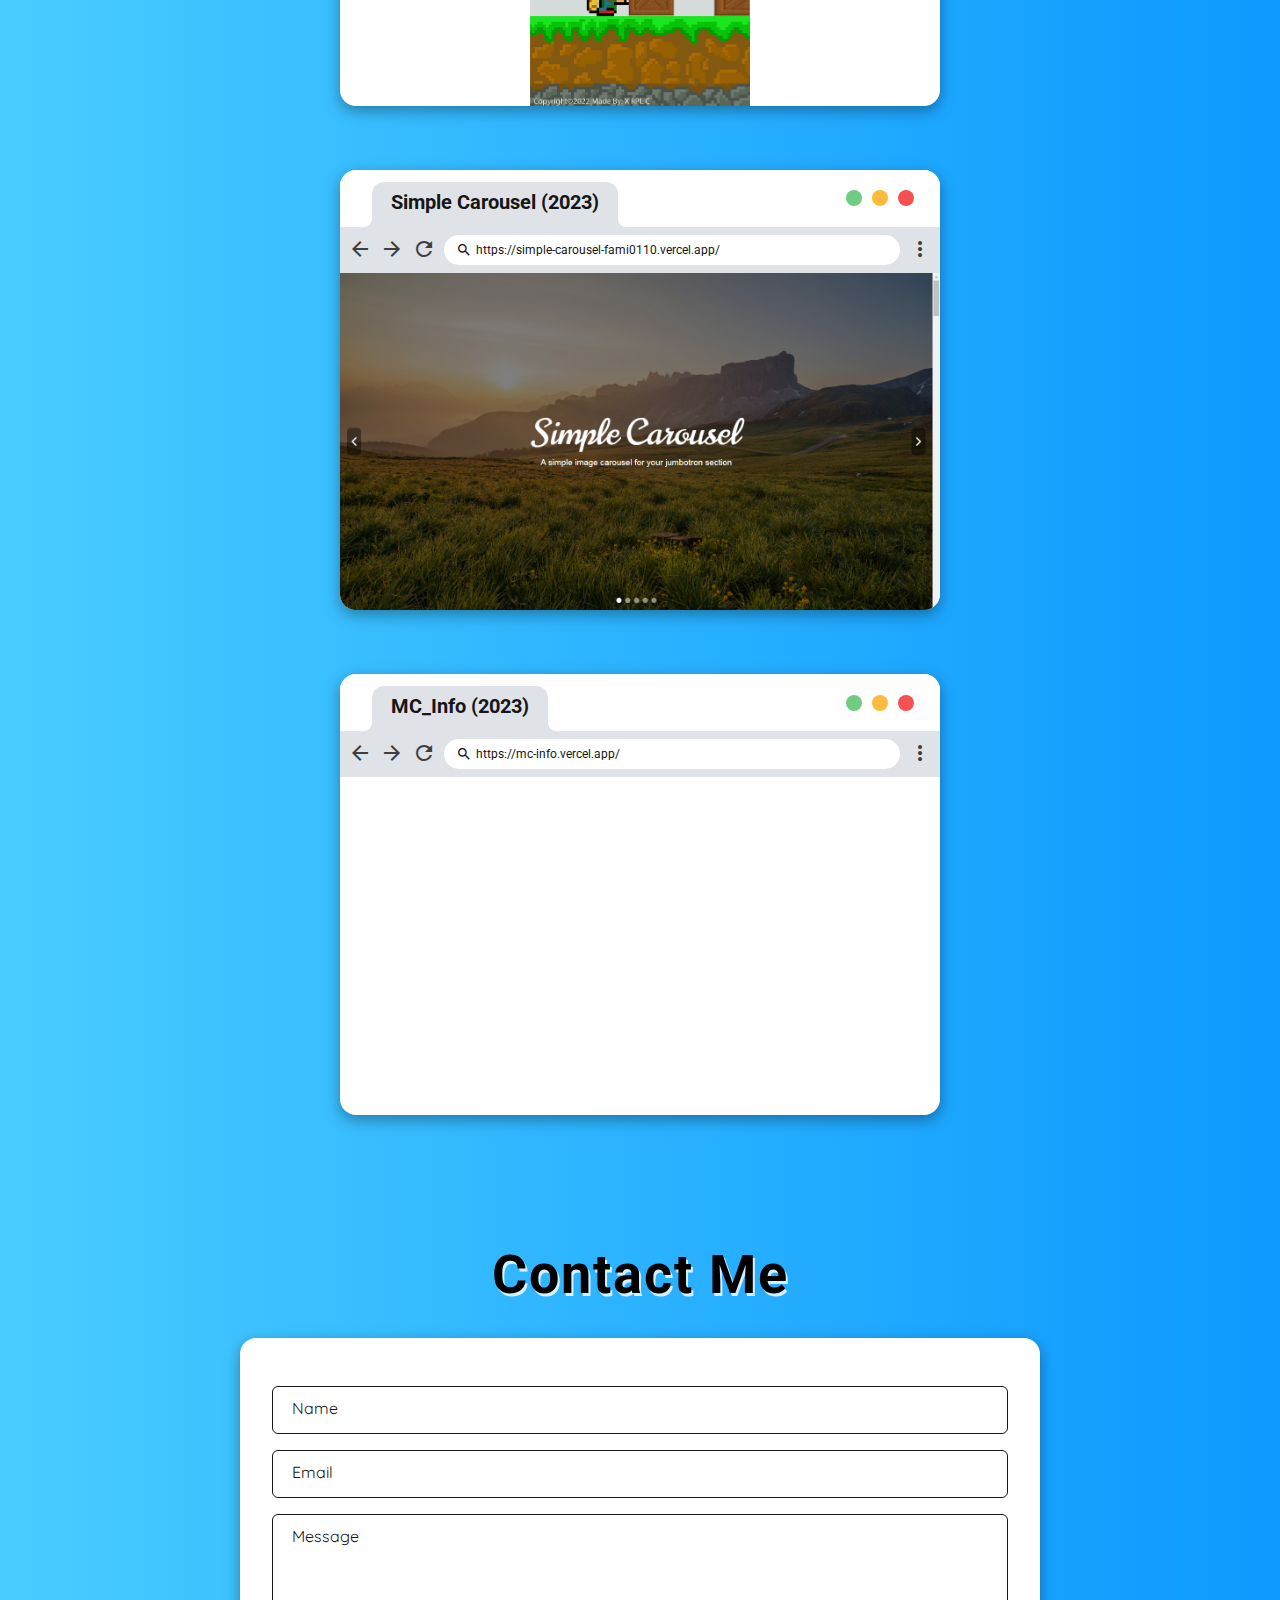
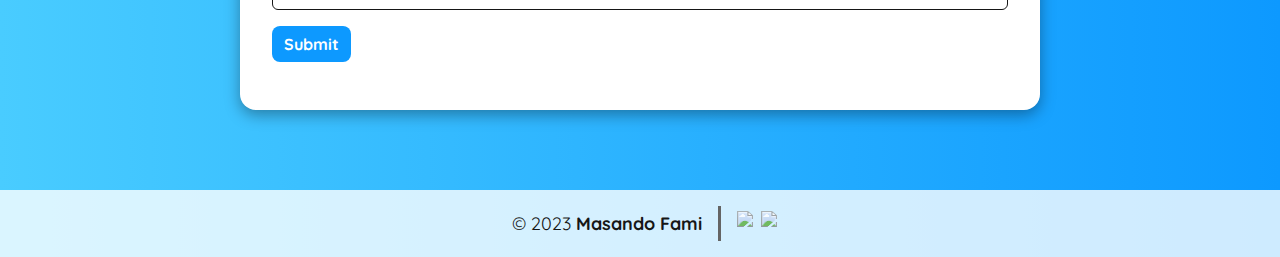
==== commit 7aeeab4d: "update portofolio" ====
--- a/index.html
+++ b/index.html
@@ -192,6 +192,26 @@
             </a>
           </div>
         </article>
+        <article class="window">
+          <div class="window-title">
+            <h3 translate="no"><span>MC_Info (2023)</span></h3>
+            <div class="decoration"></div>
+          </div>
+          <div class="window-url">
+            <i class="material-icons" translate="no">arrow_back</i>
+            <i class="material-icons" translate="no">arrow_forward</i>
+            <i class="material-icons" translate="no">refresh</i>
+            <a href="https://mc-info.vercel.app/" target="_blank" title="Open link in new tab!">
+              <i class="material-icons" translate="no">search</i> https://mc-info.vercel.app/
+            </a>
+            <i class="material-icons" translate="no">more_vert</i>
+          </div>
+          <div class="window-content">
+            <a href="https://mc-info.vercel.app/" target="_blank">
+              <img src="/assets/img/mc_info.png" alt="Push the Box" loading="lazy" style="width: unset; height: 100%;">
+            </a>
+          </div>
+        </article>
       </div>
     </section>
     <section id="contact">
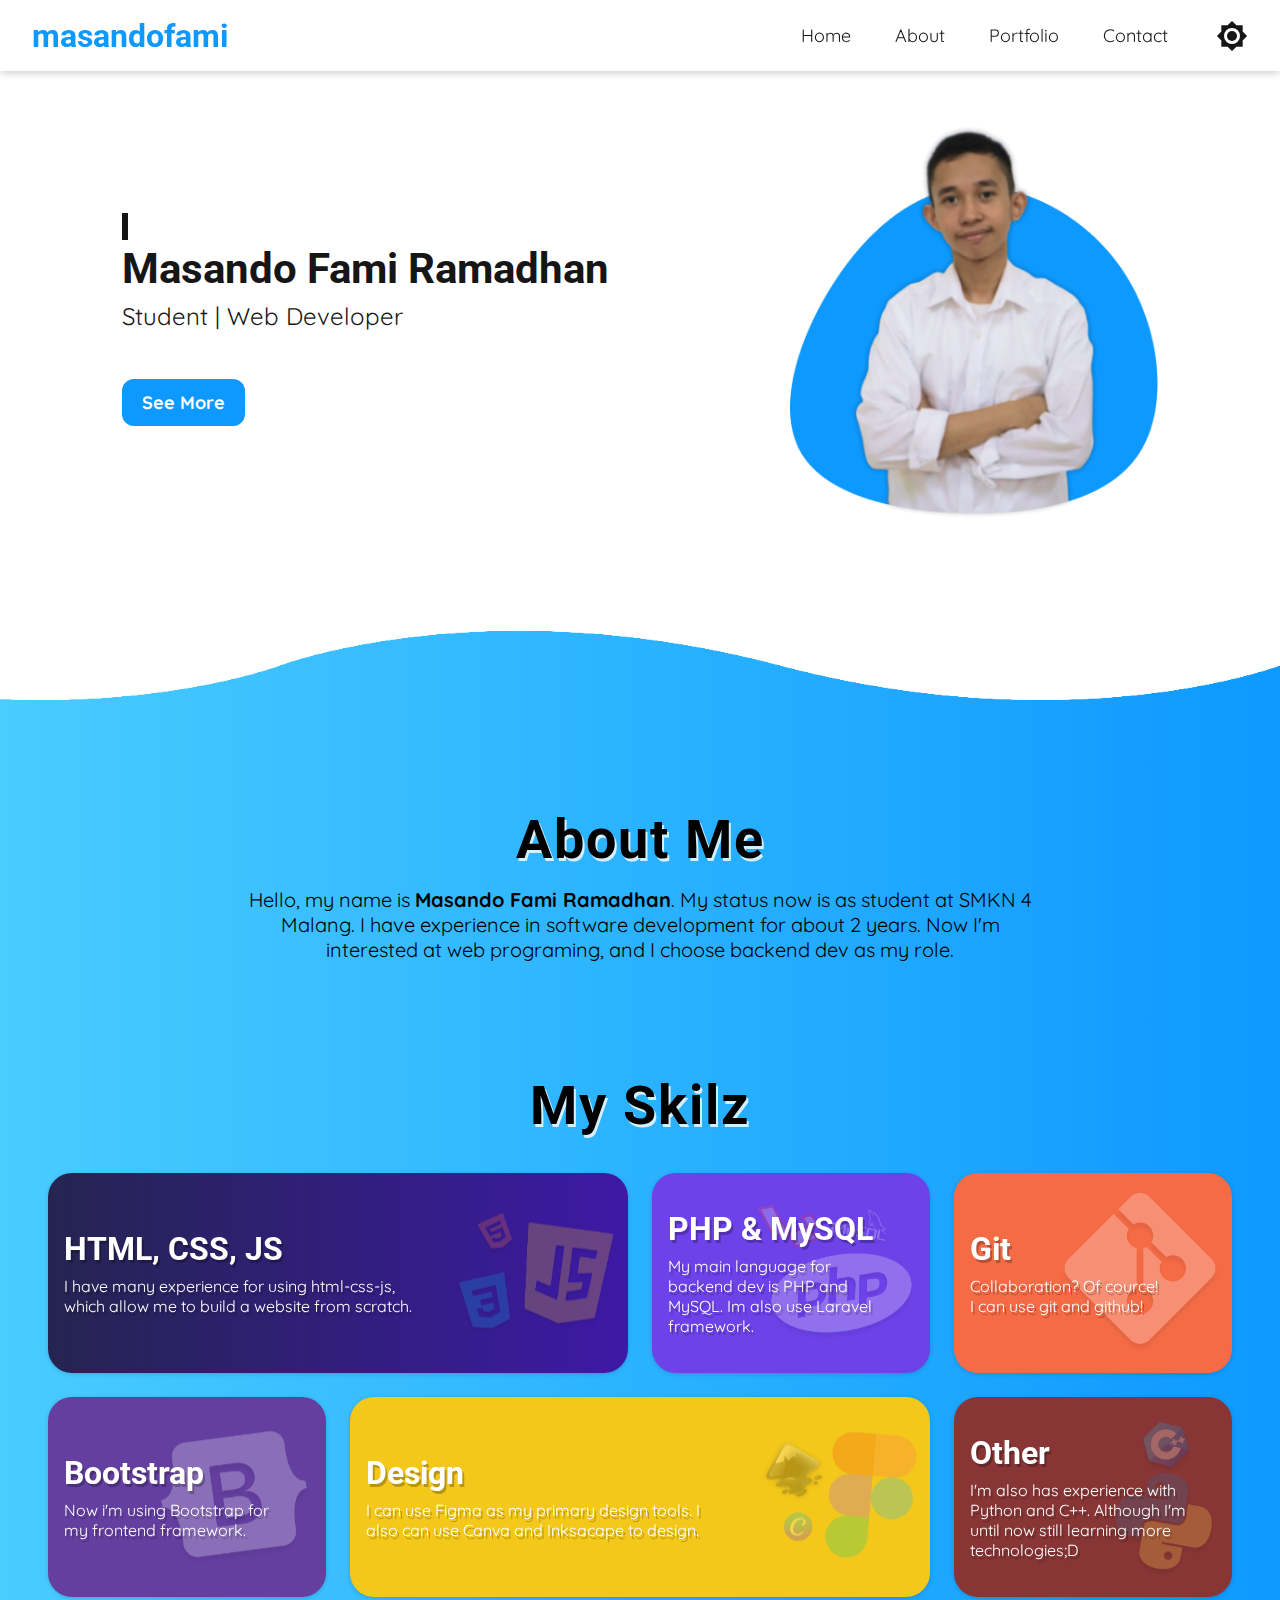
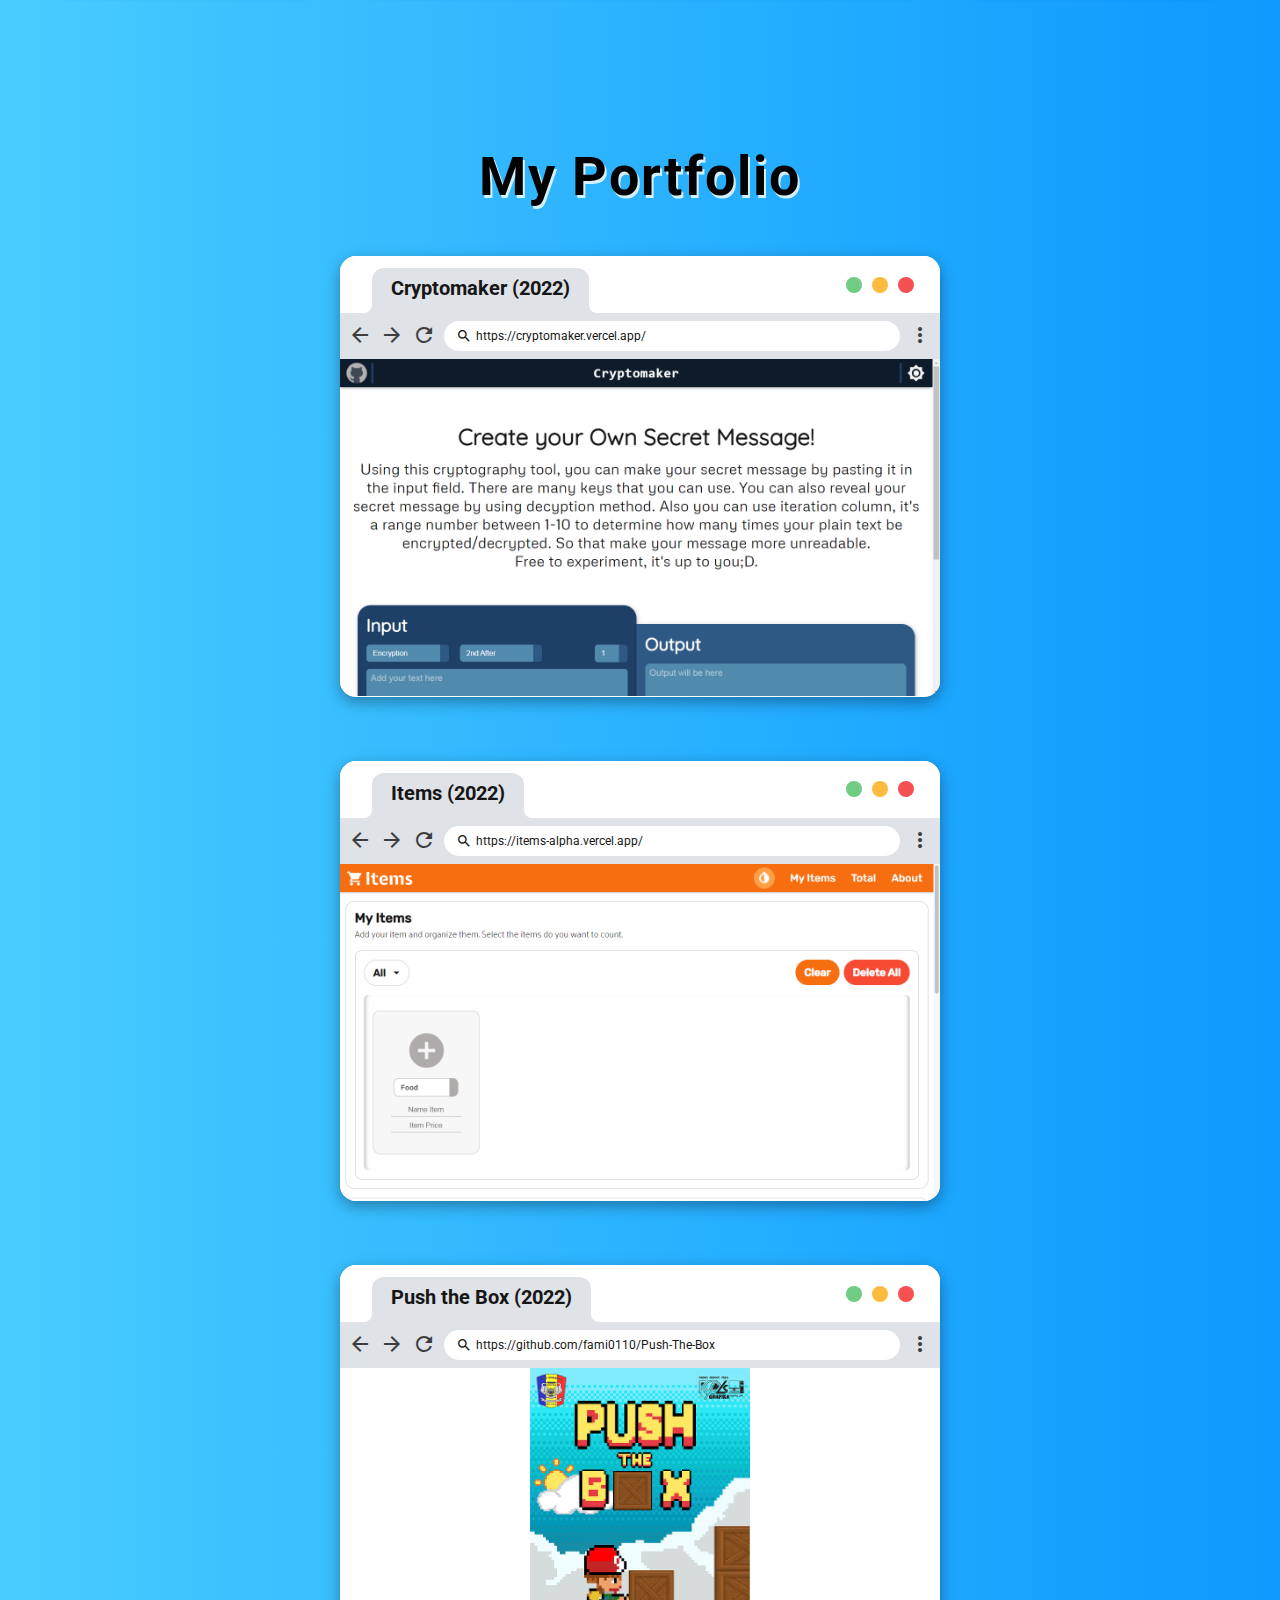
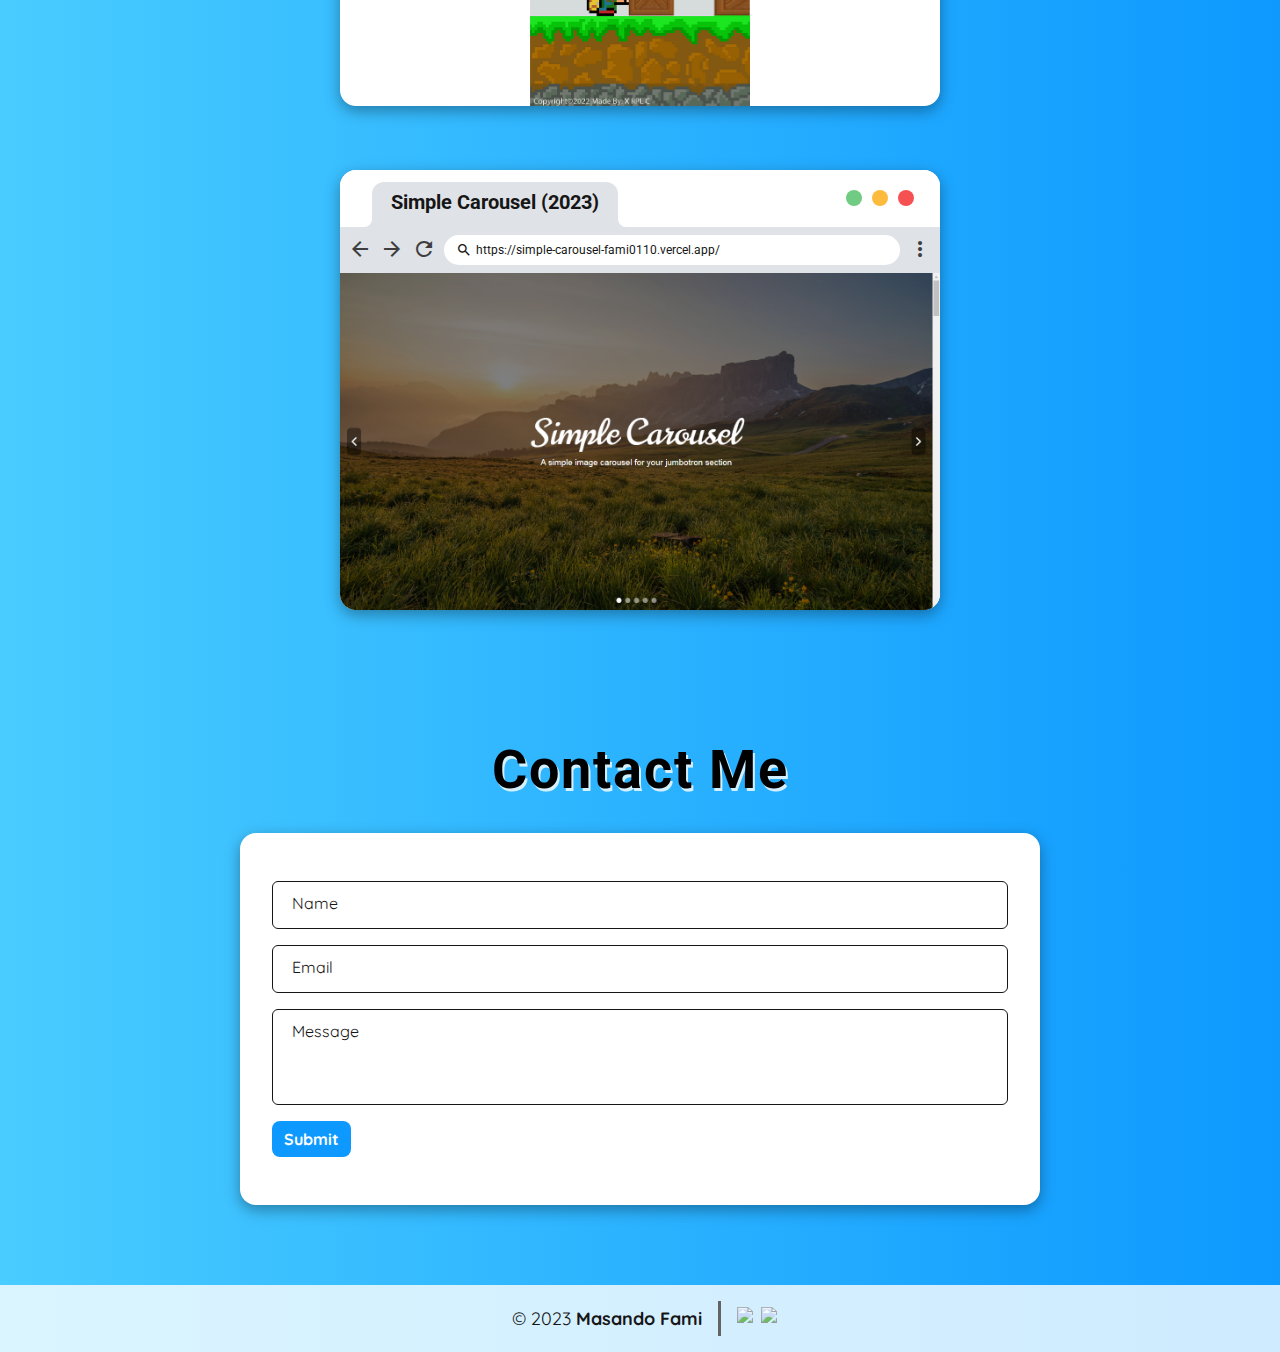
==== commit a2640237: "update" ====
--- a/index.html
+++ b/index.html
@@ -192,26 +192,6 @@
             </a>
           </div>
         </article>
-        <article class="window">
-          <div class="window-title">
-            <h3 translate="no"><span>MC_Info (2023)</span></h3>
-            <div class="decoration"></div>
-          </div>
-          <div class="window-url">
-            <i class="material-icons" translate="no">arrow_back</i>
-            <i class="material-icons" translate="no">arrow_forward</i>
-            <i class="material-icons" translate="no">refresh</i>
-            <a href="https://mc-info.vercel.app/" target="_blank" title="Open link in new tab!">
-              <i class="material-icons" translate="no">search</i> https://mc-info.vercel.app/
-            </a>
-            <i class="material-icons" translate="no">more_vert</i>
-          </div>
-          <div class="window-content">
-            <a href="https://mc-info.vercel.app/" target="_blank">
-              <img src="/assets/img/mc_info.png" alt="Push the Box" loading="lazy" style="width: unset; height: 100%;">
-            </a>
-          </div>
-        </article>
       </div>
     </section>
     <section id="contact">
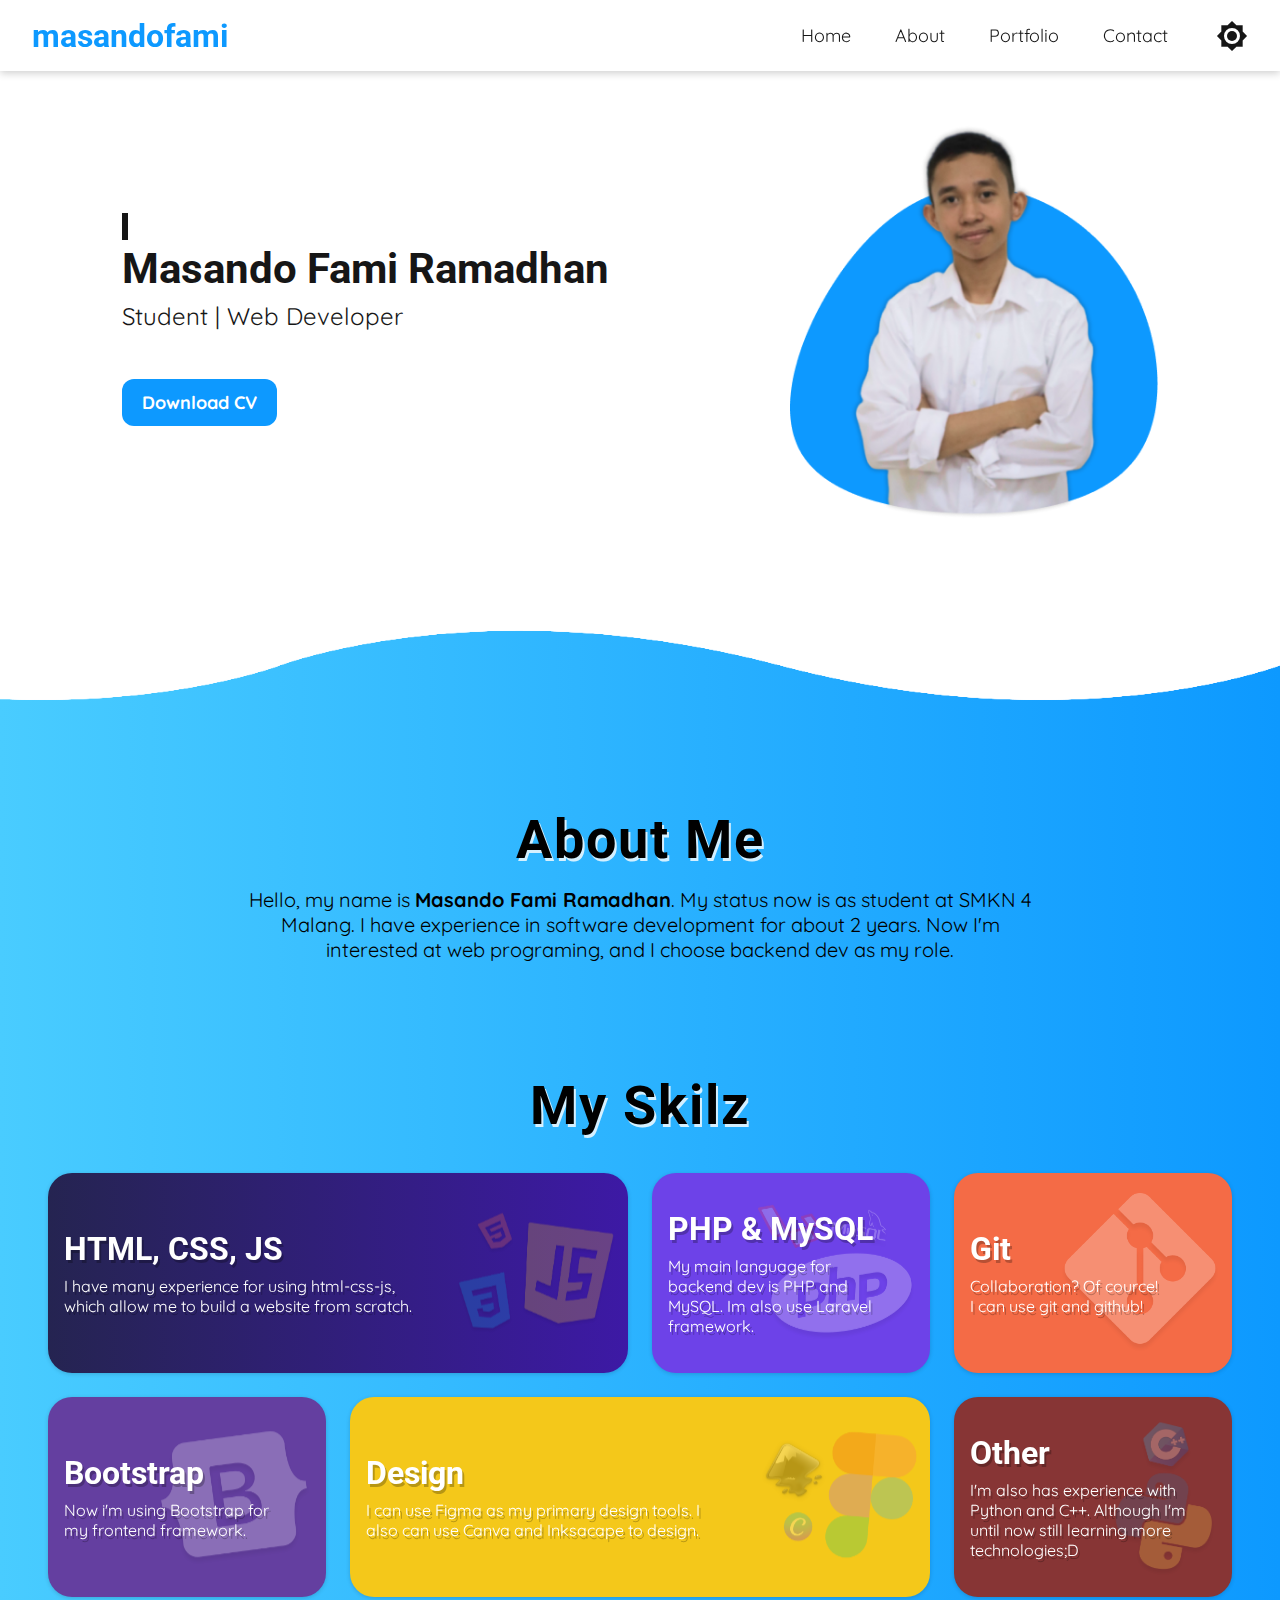
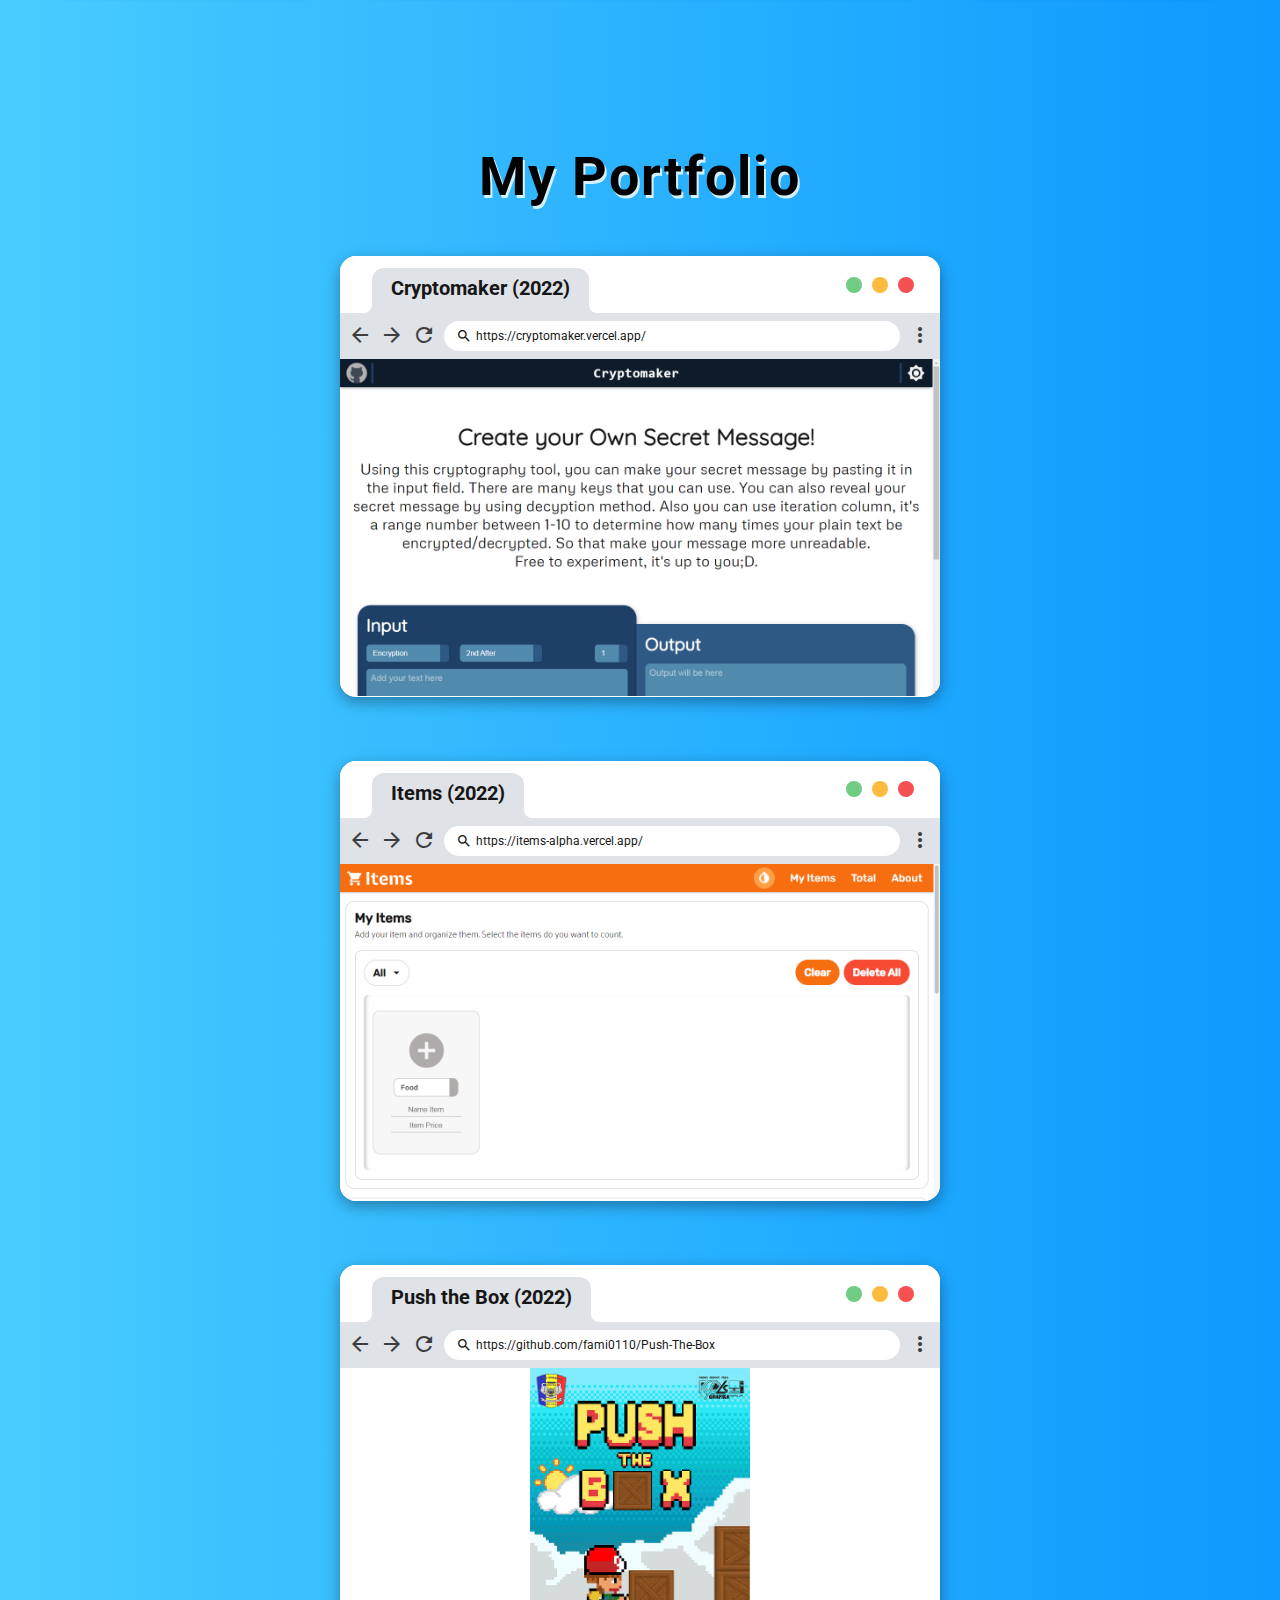
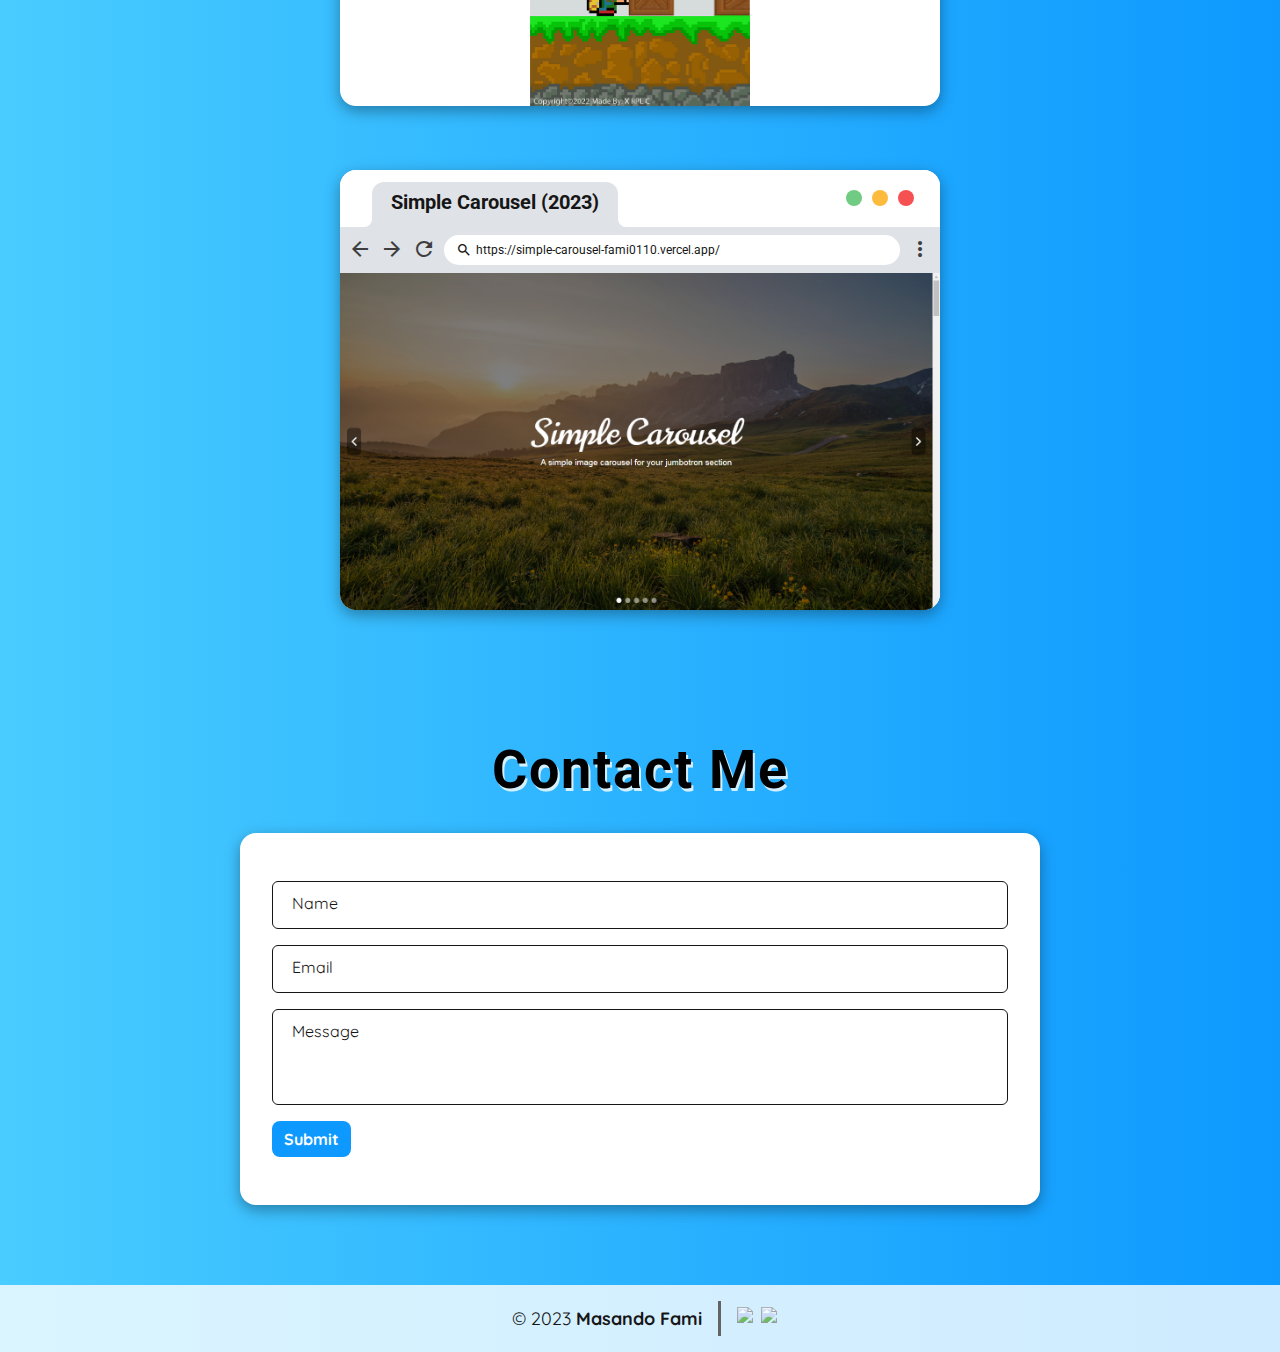
==== commit bd824a7b: "add download cv" ====
--- a/index.html
+++ b/index.html
@@ -44,7 +44,7 @@
         <p>Hello World!</p>
         <h2 translate="no">Ma<span>sando</span> Fami Ramadhan</h2>
         <h3 translate="no">Student | Web Developer</h3>
-        <a href="#about" class="btn-primary">See More</a>
+        <a href="https://drive.google.com/file/d/1CIxI8ThoVuMTImZcbcRxsF4Cwmw97CKT/view" class="btn-primary">Download CV</a>
       </article>
       <picture>
         <img src="/assets/img/hero.png" alt="">
